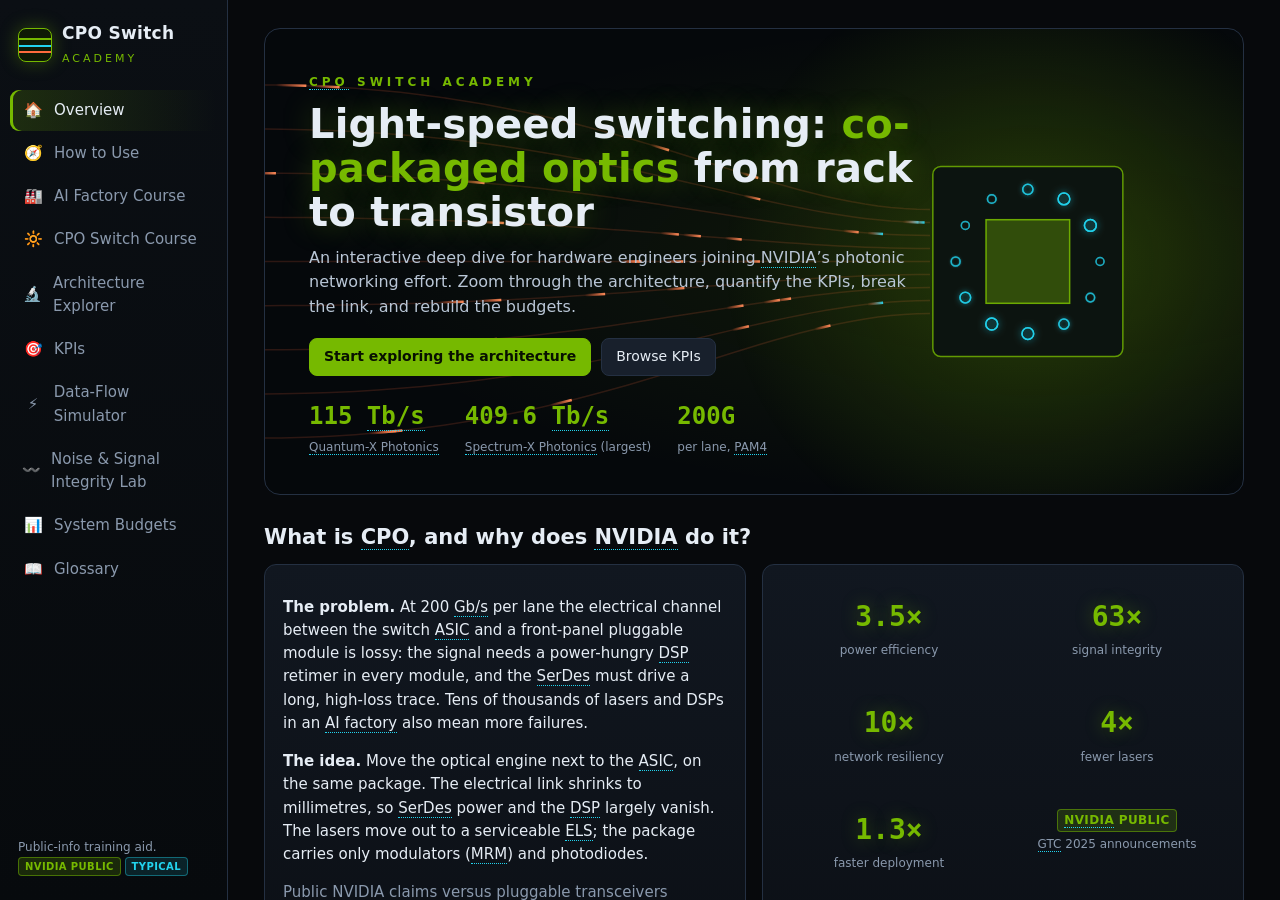
==== index.html @ 36f0e0a9 "Make the app installable and usable offline on tablets and phones - sw.js: service worker that cache" ====
<!DOCTYPE html>
<html lang="en">
<head>
<meta charset="utf-8">
<meta name="viewport" content="width=device-width, initial-scale=1">
<link rel="manifest" href="manifest.webmanifest">
<meta name="theme-color" content="#07090c">
<meta name="apple-mobile-web-app-capable" content="yes">
<meta name="mobile-web-app-capable" content="yes">
<meta name="apple-mobile-web-app-status-bar-style" content="black-translucent">
<meta name="apple-mobile-web-app-title" content="CPO Academy">
<link rel="apple-touch-icon" href="icons/icon-180.png">
<link rel="icon" type="image/png" href="icons/icon-192.png">
<title>CPO Switch Academy — NVIDIA Co-Packaged Optics Training</title>
<link rel="stylesheet" href="css/base.css">
<link rel="stylesheet" href="css/arch.css">
<link rel="stylesheet" href="css/dataflow.css">
<link rel="stylesheet" href="css/noise.css">
<link rel="stylesheet" href="css/budgets.css">
<link rel="stylesheet" href="css/kpis.css">
<link rel="stylesheet" href="css/glossary.css">
<link rel="stylesheet" href="css/factory.css">
</head>
<body>
<div id="app">
  <aside id="nav">
    <div class="brand">
      <div class="logo"><span></span><span></span><span></span></div>
      <div><b>CPO Switch</b><small>Academy</small></div>
    </div>
    <nav id="navlinks"></nav>
    <div class="nav-foot">
      <div class="muted">Public-info training aid.<br><span class="badge nv">NVIDIA public</span> <span class="badge typ">typical</span></div>
    </div>
  </aside>
  <main id="main"></main>
</div>
<div id="gtip" role="tooltip"></div>

<script src="js/core.js"></script>
<script src="js/course-engine.js"></script>
<script src="js/data/glossary.js"></script>
<script src="js/arch/engine.js"></script>
<script src="js/arch/nodes-core.js"></script>
<script src="js/arch/nodes-optics.js"></script>
<script src="js/arch/nodes-ptc.js"></script>
<script src="js/sections/home.js"></script>
<script src="js/sections/guide.js"></script>
<script src="js/sections/factory-appendix.js"></script>
<script src="js/sections/factory.js"></script>
<script src="js/sections/cpo-course-appendix.js"></script>
<script src="js/sections/cpo-course.js"></script>
<script src="js/sections/kpis.js"></script>
<script src="js/sections/dataflow.js"></script>
<script src="js/sections/noise.js"></script>
<script src="js/sections/budgets.js"></script>
<script src="js/sections/glossary.js"></script>
<script>CPO.start();
// Offline support (only over http/https; opening the file from disk already works offline).
if ('serviceWorker' in navigator && /^https?:$/.test(location.protocol)) navigator.serviceWorker.register('sw.js').catch(() => {});
</script>
</body>
</html>
---- css/base.css ----
:root{
  --bg:#07090c; --bg2:#0c1016; --panel:#111720; --panel2:#18202c; --line:#243042;
  --text:#e6edf5; --muted:#8a99ad; --accent:#76b900; --accent2:#22d3ee;
  --warn:#f5b301; --bad:#ff4d5e; --good:#3ddc84; --violet:#a78bfa;
  --optic:#ff6b3d; --power:#facc15; --data:#22d3ee; --ctrl:#a78bfa; --therm:#ff5a36; --sense:#f472b6; --mech:#94a3b8;
  --radius:12px; --mono: ui-monospace, "Cascadia Code", Consolas, monospace;
  --glow: 0 0 18px rgba(118,185,0,.35);
}
*{box-sizing:border-box}
html,body{margin:0;height:100%;background:var(--bg);color:var(--text);
  font:15px/1.55 "Segoe UI", Inter, system-ui, sans-serif}
a{color:var(--accent2)}
#app{display:flex;height:100vh;overflow:hidden}
#nav{width:228px;flex:none;background:linear-gradient(180deg,#0b0f14,#070a0d);border-right:1px solid var(--line);
  display:flex;flex-direction:column;padding:16px 10px}
.brand{display:flex;gap:10px;align-items:center;padding:4px 8px 18px}
.brand b{display:block;font-size:17px;letter-spacing:.3px}
.brand small{color:var(--accent);text-transform:uppercase;letter-spacing:3px;font-size:11px}
.logo{width:34px;height:34px;border-radius:8px;background:#0f1a05;border:1px solid var(--accent);position:relative;overflow:hidden;box-shadow:var(--glow)}
.logo span{position:absolute;left:-30%;width:160%;height:2px;background:var(--accent);animation:beam 2.4s linear infinite}
.logo span:nth-child(1){top:30%}.logo span:nth-child(2){top:50%;animation-delay:.8s;background:var(--accent2)}.logo span:nth-child(3){top:70%;animation-delay:1.6s;background:var(--optic)}
@keyframes beam{from{transform:translateX(-60%)}to{transform:translateX(60%)}}
#navlinks a{display:flex;gap:10px;align-items:center;padding:9px 12px;margin:2px 0;border-radius:9px;color:var(--muted);
  text-decoration:none;font-weight:500;transition:.2s}
#navlinks a:hover{background:var(--panel);color:var(--text)}
#navlinks a.active{background:linear-gradient(90deg,rgba(118,185,0,.18),transparent);color:var(--text);box-shadow:inset 3px 0 0 var(--accent)}
#navlinks .ico{width:22px;text-align:center}
.nav-foot{margin-top:auto;font-size:12px;padding:8px}
#main{flex:1;overflow:auto;scroll-behavior:smooth}
.section{padding:28px 36px 60px;max-width:1600px;margin:0 auto;animation:fadein .35s ease}
@keyframes fadein{from{opacity:0;transform:translateY(6px)}to{opacity:1;transform:none}}
h1{font-size:30px;margin:0 0 6px;letter-spacing:.2px}
h2{font-size:21px;margin:26px 0 10px}
h3{font-size:16px;margin:16px 0 6px;color:#cfe3b0}
.h-sub{color:var(--muted);margin:0 0 20px;max-width:900px}
.muted{color:var(--muted)}
.card{background:linear-gradient(180deg,var(--panel),var(--bg2));border:1px solid var(--line);border-radius:var(--radius);padding:16px 18px}
.grid2{display:grid;grid-template-columns:repeat(2,minmax(0,1fr));gap:16px}
.grid3{display:grid;grid-template-columns:repeat(3,minmax(0,1fr));gap:16px}
@media (max-width:1100px){.grid3{grid-template-columns:repeat(2,minmax(0,1fr))}}
@media (max-width:800px){.grid2,.grid3{grid-template-columns:1fr} #nav{width:64px} .brand div:last-child,#navlinks .lbl,.nav-foot{display:none}}
.pill{display:inline-block;padding:2px 10px;border-radius:999px;border:1px solid var(--line);font-size:12px;color:var(--muted);background:var(--panel2)}
.btn{background:var(--panel2);color:var(--text);border:1px solid var(--line);border-radius:8px;padding:7px 14px;cursor:pointer;font:inherit;font-size:14px;transition:.15s}
.btn:hover{border-color:var(--accent)}
.btn.primary{background:var(--accent);color:#081000;border-color:var(--accent);font-weight:600}
.btn.active{border-color:var(--accent);box-shadow:var(--glow)}
.kpi{font-family:var(--mono);font-size:26px;color:var(--accent);font-weight:600}
.tabs{display:flex;gap:4px;border-bottom:1px solid var(--line);margin:10px 0 14px;flex-wrap:wrap}
.tab{padding:8px 14px;cursor:pointer;color:var(--muted);border-bottom:2px solid transparent;user-select:none}
.tab:hover{color:var(--text)}
.tab.active{color:var(--text);border-bottom-color:var(--accent)}
.callout{border-left:3px solid var(--accent2);background:rgba(34,211,238,.07);padding:10px 14px;border-radius:0 8px 8px 0;margin:10px 0}
.callout.warn{border-color:var(--warn);background:rgba(245,179,1,.07)}
.eq{font-family:var(--mono);background:#05080b;border:1px solid var(--line);border-radius:8px;padding:10px 14px;margin:8px 0;color:#d8f5a8;white-space:pre-wrap;overflow-x:auto}
.table{width:100%;border-collapse:collapse;font-size:14px}
.table th,.table td{border-bottom:1px solid var(--line);padding:7px 9px;text-align:left;vertical-align:top}
.table th{color:var(--muted);font-weight:600;font-size:12px;text-transform:uppercase;letter-spacing:.5px}
.slider-row{display:grid;grid-template-columns:minmax(120px,1fr) 2fr 90px;gap:10px;align-items:center;margin:6px 0}
.slider-row output{font-family:var(--mono);color:var(--accent);text-align:right;font-size:13px}
input[type=range]{accent-color:var(--accent);width:100%}
select,input[type=text],input[type=number],input[type=search]{background:var(--panel2);color:var(--text);border:1px solid var(--line);border-radius:7px;padding:6px 9px;font:inherit}
.badge{display:inline-block;font-size:10px;font-weight:700;letter-spacing:.4px;text-transform:uppercase;padding:1px 6px;border-radius:4px;vertical-align:middle}
.badge.nv{background:rgba(118,185,0,.18);color:var(--accent);border:1px solid rgba(118,185,0,.5)}
.badge.typ{background:rgba(34,211,238,.12);color:var(--accent2);border:1px solid rgba(34,211,238,.4)}
.badge.est{background:rgba(245,179,1,.12);color:var(--warn);border:1px solid rgba(245,179,1,.4)}
abbr.g{text-decoration:none;border-bottom:1px dotted var(--accent2);cursor:help}
#gtip{position:fixed;z-index:9999;max-width:360px;background:#0b1118;border:1px solid var(--accent2);border-radius:10px;padding:10px 12px;
  font-size:13px;pointer-events:none;opacity:0;transform:translateY(4px);transition:opacity .12s,transform .12s;box-shadow:0 10px 30px rgba(0,0,0,.6)}
#gtip.show{opacity:1;transform:none}
#gtip b{color:var(--accent2)} #gtip .full{color:var(--text);font-weight:600} #gtip p{margin:5px 0 0;color:var(--muted)}
::-webkit-scrollbar{width:10px;height:10px}::-webkit-scrollbar-thumb{background:#223044;border-radius:6px}::-webkit-scrollbar-track{background:transparent}
.d-data{color:var(--data)} .d-optics{color:var(--optic)} .d-power{color:var(--power)} .d-control{color:var(--ctrl)} .d-thermal{color:var(--therm)} .d-sensing{color:var(--sense)} .d-mechanical{color:var(--mech)}
@media (prefers-reduced-motion: reduce){*{animation-duration:.01ms!important;transition-duration:.01ms!important}}
/* ---- phone / small-tablet tuning ---- */
@media (max-width:800px){
  #nav{width:52px;padding:10px 4px} .brand{padding:4px 2px 14px;justify-content:center}
  #navlinks a{justify-content:center;padding:9px 4px}
  .section{padding:16px 12px 48px}
  h1{font-size:23px} h2{font-size:18px}
  .slider-row{grid-template-columns:1fr 70px;} .slider-row > :first-child{grid-column:1/-1}
  .arch-stage-title,.arch-hint,.arch-ladder{display:none!important}
  .arch-main{gap:10px!important}
  .table{font-size:12px}
}
---- css/arch.css ----
/* Architecture Explorer (owner: Agent A). All classes prefixed .arch- */
.arch-section{max-width:1760px}
.arch-head h1{background:linear-gradient(90deg,#e6edf5,#b9f05a 60%,var(--accent2));-webkit-background-clip:text;background-clip:text;color:transparent}
.arch-head .h-sub{margin-bottom:12px}

/* toolbar + breadcrumb */
.arch-toolbar{display:flex;align-items:center;gap:8px;flex-wrap:wrap;margin:4px 0 8px}
.arch-btn{padding:6px 12px;font-size:13px}
.arch-btn:disabled{opacity:.35;cursor:default;border-color:var(--line)}
.arch-spacer{flex:1}
.arch-crumbs{display:flex;align-items:center;flex-wrap:wrap;gap:4px;padding:5px 12px;border:1px solid var(--line);border-radius:999px;
  background:rgba(17,23,32,.75);font-size:13px;min-height:32px}
.arch-crumb{color:var(--muted);text-decoration:none;padding:1px 6px;border-radius:6px;transition:.15s}
.arch-crumb:hover{color:var(--text);background:rgba(255,255,255,.05);box-shadow:inset 0 -2px 0 var(--dc)}
.arch-crumb.cur{color:var(--text);font-weight:600;box-shadow:inset 0 -2px 0 var(--dc)}
.arch-sep{color:#3b4a5e}

/* domain overlay toggles */
.arch-domains{display:flex;gap:6px;flex-wrap:wrap;align-items:center;margin-bottom:12px}
.arch-domains-lbl{font-size:11px;text-transform:uppercase;letter-spacing:1.5px;color:var(--muted);margin-right:4px}
.arch-dom{display:inline-flex;align-items:center;gap:6px;background:var(--panel);border:1px solid var(--line);color:var(--muted);
  border-radius:999px;padding:4px 12px;font:inherit;font-size:12.5px;cursor:pointer;transition:.18s}
.arch-dom i{width:9px;height:9px;border-radius:50%;background:var(--dc,var(--accent));box-shadow:0 0 6px var(--dc,var(--accent))}
.arch-dom:hover{color:var(--text);border-color:var(--dc,var(--accent))}
.arch-dom.active{color:var(--text);border-color:var(--dc,var(--accent));background:color-mix(in srgb,var(--dc,var(--accent)) 16%,var(--panel));
  box-shadow:0 0 14px color-mix(in srgb,var(--dc,var(--accent)) 40%,transparent)}

/* layout */
.arch-main{display:grid;grid-template-columns:minmax(0,62fr) minmax(330px,38fr);gap:16px;align-items:start}
@media (max-width:1100px){.arch-main{grid-template-columns:1fr}}

/* stage */
.arch-stage{position:relative;border:1px solid var(--line);border-radius:14px;overflow:hidden;background:#05070a;
  box-shadow:0 0 0 1px rgba(118,185,0,.06),0 20px 50px rgba(0,0,0,.55),inset 0 0 80px rgba(118,185,0,.04)}
.arch-stage::after{content:"";position:absolute;inset:0;pointer-events:none;border-radius:14px;
  background:linear-gradient(180deg,rgba(118,185,0,.05),transparent 18%,transparent 85%,rgba(34,211,238,.04))}
.arch-svg{display:block;width:100%;height:auto;aspect-ratio:5/3;user-select:none;font-family:"Segoe UI",Inter,system-ui,sans-serif}
.arch-svg text{pointer-events:none}
.arch-stage-title{position:absolute;left:14px;top:12px;display:flex;gap:10px;align-items:center;pointer-events:auto;cursor:default;
  transition:padding .35s ease,max-width .35s ease,opacity .35s ease,gap .35s ease;
  background:rgba(5,8,11,.72);border:1px solid var(--line);border-left:3px solid var(--dc,var(--accent));border-radius:10px;padding:6px 12px;
  backdrop-filter:blur(4px);max-width:55%;z-index:2}
.arch-stage-title i{width:10px;height:10px;border-radius:50%;background:var(--dc);box-shadow:0 0 10px var(--dc);flex:none}
.arch-stage-title b{display:block;font-size:14px}
.arch-stage-title small{display:block;color:var(--muted);font-size:11.5px;line-height:1.3;max-height:60px;overflow:hidden;transition:max-height .35s ease,opacity .35s ease}
.arch-stage-title b{transition:font-size .35s ease}
/* minimized: small translucent pill with the title only; hover to expand */
.arch-stage-title.mini{padding:2px 9px;gap:6px;opacity:.7;max-width:260px}
.arch-stage-title.mini b{font-size:11px;white-space:nowrap;overflow:hidden;text-overflow:ellipsis}
.arch-stage-title.mini small{max-height:0;opacity:0}
.arch-stage-title.mini i{width:7px;height:7px}
.arch-stage-title.mini:hover{padding:6px 12px;gap:10px;opacity:1;max-width:55%}
.arch-stage-title.mini:hover b{font-size:14px;white-space:normal}
.arch-stage-title.mini:hover small{max-height:60px;opacity:1}
.arch-hint{transition:opacity .6s ease}.arch-hint.gone{opacity:0}
.arch-hint{position:absolute;left:14px;bottom:10px;font-size:11.5px;color:var(--muted);background:rgba(5,8,11,.6);padding:3px 10px;border-radius:999px;pointer-events:none;z-index:2}
.arch-toast{position:absolute;left:50%;top:14px;transform:translate(-50%,-10px);opacity:0;transition:.25s;background:#0b1118;border:1px solid var(--warn);
  color:var(--text);padding:7px 14px;border-radius:9px;font-size:13px;pointer-events:none;z-index:4;box-shadow:0 8px 24px rgba(0,0,0,.5)}
.arch-toast.show{opacity:1;transform:translate(-50%,0)}

/* depth ladder */
.arch-ladder{position:absolute;right:10px;top:50%;transform:translateY(-50%);display:flex;flex-direction:column;gap:3px;z-index:2;pointer-events:none}
.arch-rung{display:flex;align-items:center;gap:6px;justify-content:flex-end;font-size:10.5px;color:#4a5a70;transition:.3s}
.arch-rung span{opacity:0;transition:.3s;background:rgba(5,8,11,.7);padding:0 5px;border-radius:4px}
.arch-rung b{width:18px;height:18px;border-radius:50%;border:1px solid #2a3647;display:grid;place-items:center;font-size:10px;background:rgba(5,8,11,.7)}
.arch-rung.past b{border-color:rgba(118,185,0,.45);color:#9fd24a}
.arch-rung.on{color:var(--text)}
.arch-rung.on span{opacity:1}
.arch-rung.on b{background:var(--accent);color:#071000;border-color:var(--accent);box-shadow:0 0 12px var(--accent)}
.arch-stage:hover .arch-rung span{opacity:.85}

/* hotspots */
.arch-hs{cursor:pointer;outline:none}
.arch-hs-fill{fill-opacity:0;transition:fill-opacity .2s}
.arch-hs-frame{stroke-width:1.2;stroke-opacity:.35;stroke-dasharray:4 5;animation:arch-dash 14s linear infinite}
.arch-hs-br{stroke-width:2.2;stroke-linecap:round;animation:arch-pulse 2.2s ease-in-out infinite}
.arch-hs-plus{opacity:.75;transition:opacity .2s}
.arch-hs-label{opacity:0;transition:opacity .18s}
.arch-hs:hover .arch-hs-fill,.arch-hs:focus .arch-hs-fill,.arch-hs-active .arch-hs-fill{fill-opacity:.1}
.arch-hs:hover .arch-hs-frame,.arch-hs:focus .arch-hs-frame,.arch-hs-active .arch-hs-frame{stroke-opacity:1;stroke-width:2;stroke-dasharray:none;filter:url(#glow)}
.arch-hs:hover .arch-hs-br,.arch-hs:focus .arch-hs-br{animation:none;stroke-width:3;filter:url(#glow)}
.arch-hs:hover .arch-hs-label,.arch-hs:focus .arch-hs-label,.arch-show-labels .arch-hs-label,.arch-hs-active .arch-hs-label{opacity:1}
.arch-hs:hover .arch-hs-plus{opacity:1}
.arch-hs-active .arch-hs-fill{animation:arch-flash .6s ease-out}
.arch-hs-missing{cursor:not-allowed}
.arch-hs-missing .arch-hs-frame{stroke-dasharray:6 6;stroke-opacity:.5;animation:none}
.arch-hs-missing .arch-hs-br{animation:none;stroke-opacity:.35;stroke-dasharray:3 4}
.arch-hs-missing .arch-hs-plus{opacity:.3}
.arch-hs-missing:hover .arch-hs-fill{fill-opacity:.04}
.arch-hs-missing:hover .arch-hs-frame{filter:none;stroke-dasharray:6 6}
.arch-hs-shake{animation:arch-shake .45s}
.arch-busy .arch-hs{pointer-events:none}
@keyframes arch-pulse{0%,100%{stroke-opacity:.45}50%{stroke-opacity:1}}
@keyframes arch-dash{to{stroke-dashoffset:-180}}
@keyframes arch-flash{0%{fill-opacity:.45}100%{fill-opacity:.1}}
@keyframes arch-shake{0%,100%{transform:translateX(0)}25%{transform:translateX(-4px)}75%{transform:translateX(4px)}}

/* domain overlay dimming (classes applied by engine) */
.arch-scene-content .arch-dim{opacity:.08!important;transition:opacity .3s}
.arch-scene-content .arch-dim-soft{opacity:.25!important;transition:opacity .3s}
.arch-hs.arch-dim{opacity:.25;transition:opacity .3s}
.arch-filter .arch-bg-grid{opacity:.4}

/* tree drawer */
.arch-tree{position:absolute;left:0;top:0;bottom:0;width:310px;max-width:80%;z-index:5;background:rgba(8,12,17,.95);border-right:1px solid var(--line);
  transform:translateX(-102%);transition:transform .3s ease;display:flex;flex-direction:column;backdrop-filter:blur(6px);box-shadow:10px 0 30px rgba(0,0,0,.5)}
.arch-tree.open{transform:none}
.arch-tree-head{display:flex;align-items:center;justify-content:space-between;padding:10px 12px 6px}
.arch-x{background:none;border:none;color:var(--muted);font-size:20px;cursor:pointer;line-height:1}
.arch-x:hover{color:var(--text)}
.arch-tree-search{margin:0 12px 8px;font-size:13px}
.arch-tree-body{overflow:auto;flex:1;padding:0 6px 12px;font-size:13px}
.arch-ti{display:flex;align-items:center;gap:2px;border-radius:6px}
.arch-ti a{display:flex;align-items:center;gap:7px;color:var(--muted);text-decoration:none;padding:3px 6px;border-radius:6px;flex:1;min-width:0;white-space:nowrap;overflow:hidden;text-overflow:ellipsis}
.arch-ti a i{width:7px;height:7px;border-radius:50%;background:var(--dc);flex:none}
.arch-ti a:hover{color:var(--text);background:rgba(255,255,255,.04)}
.arch-ti.cur a{color:var(--text);background:rgba(118,185,0,.14);box-shadow:inset 2px 0 0 var(--accent)}
.arch-caret{width:14px;flex:none;color:#4f6077;cursor:pointer;font-size:11px;text-align:center;transition:transform .2s}
.arch-tnode.collapsed>.arch-tkids{display:none}
.arch-tnode.collapsed>.arch-ti .arch-caret{transform:rotate(-90deg)}

/* side panel */
.arch-panel{position:sticky;top:12px;max-height:calc(100vh - 40px);overflow:auto;padding:16px 18px;
  box-shadow:0 20px 40px rgba(0,0,0,.4)}
.arch-pmeta{display:flex;gap:6px;align-items:center;flex-wrap:wrap}
.arch-dpill{display:inline-flex;align-items:center;gap:6px;font-size:12px;padding:2px 10px;border-radius:999px;border:1px solid var(--dc);
  color:var(--dc);background:color-mix(in srgb,var(--dc) 12%,transparent)}
.arch-dpill i{width:8px;height:8px;border-radius:50%;background:var(--dc);box-shadow:0 0 6px var(--dc)}
.arch-id{font-family:var(--mono);font-size:11px;color:#5d6e84;margin-left:auto}
.arch-ptitle{margin:10px 0 2px;font-size:22px}
.arch-psub{font-size:13.5px}
.arch-tabs{margin-top:12px}
.arch-tabs .tab{padding:6px 10px;font-size:13px}
.arch-tabs .tab sup{font-size:9.5px;color:var(--accent);margin-left:3px}
.arch-tab-empty{opacity:.4}
.arch-pbody{animation:fadein .3s ease;font-size:14.5px}
.arch-summary{font-size:15.5px;color:#dfe8f2;border-left:3px solid var(--accent);padding-left:12px;margin-top:4px}
.arch-html p{margin:8px 0}
.arch-html ul{padding-left:20px;margin:6px 0}
.arch-html li{margin:3px 0}
.arch-html b,.arch-html strong{color:#eaf6d8}
.arch-html table{width:100%;border-collapse:collapse;font-size:13px;margin:8px 0}
.arch-html th,.arch-html td{border-bottom:1px solid var(--line);padding:5px 7px;text-align:left;vertical-align:top}
.arch-html th{color:var(--muted);font-size:11.5px;text-transform:uppercase;letter-spacing:.4px}
.arch-small{font-size:12px}
.arch-list{list-style:none;padding:0;margin:4px 0}
.arch-list li{position:relative;padding:7px 10px 7px 30px;margin:5px 0;background:rgba(255,255,255,.025);border:1px solid var(--line);border-radius:9px}
.arch-needs li::before{content:"✓";position:absolute;left:10px;top:7px;color:var(--accent);font-weight:700}
.arch-mon li::before{content:"◉";position:absolute;left:9px;top:7px;color:var(--sense)}
.arch-children{display:flex;flex-direction:column;gap:6px}
.arch-child{display:flex;align-items:center;gap:10px;padding:8px 12px;border:1px solid var(--line);border-radius:10px;text-decoration:none;color:var(--text);
  background:linear-gradient(90deg,color-mix(in srgb,var(--dc) 9%,transparent),transparent 60%);transition:.18s}
.arch-child:hover{border-color:var(--dc);transform:translateX(3px);box-shadow:0 0 14px color-mix(in srgb,var(--dc) 30%,transparent)}
.arch-child>i{width:10px;height:10px;border-radius:3px;background:var(--dc);flex:none;box-shadow:0 0 8px var(--dc)}
.arch-child b{display:block;font-size:14px}
.arch-child small{display:block;color:var(--muted);font-size:12px;line-height:1.35}
.arch-child>div{flex:1;min-width:0}
.arch-go{color:var(--dc);font-size:16px}
.arch-zoomhint{font-size:13px;margin-top:14px}
.arch-iface td:first-child{white-space:nowrap;font-weight:600}
.arch-type{display:inline-block;font-size:11px;font-weight:700;text-transform:uppercase;letter-spacing:.4px;padding:1px 7px;border-radius:5px;
  color:var(--dc);border:1px solid var(--dc);background:color-mix(in srgb,var(--dc) 12%,transparent)}
.arch-kpis{display:grid;grid-template-columns:repeat(auto-fill,minmax(180px,1fr));gap:10px;margin-bottom:10px}
.arch-kpi{border:1px solid var(--line);border-radius:10px;padding:10px 12px;background:linear-gradient(180deg,rgba(118,185,0,.06),transparent)}
.arch-kpi-name{font-size:12px;color:var(--muted);text-transform:uppercase;letter-spacing:.4px}
.arch-kpi-val{font-family:var(--mono);font-size:19px;color:var(--accent);font-weight:600;margin:3px 0;text-shadow:0 0 12px rgba(118,185,0,.35)}
.arch-kpi-note{font-size:12.5px;color:#a9b6c6;line-height:1.4}
.arch-fails{display:flex;flex-direction:column;gap:7px}
.arch-fail{display:flex;flex-wrap:wrap;align-items:baseline;gap:5px;padding:8px 11px;border:1px solid var(--line);border-left:3px solid var(--bad);border-radius:9px;background:rgba(255,77,94,.04);font-size:13.5px}
.arch-f-mode{color:#ffb3bb;font-weight:600}
.arch-f-eff{color:#f5d27a}
.arch-f-mit{color:#a6e86b}
.arch-f-arrow{color:#55657a}

/* guided tour */
.arch-next{min-width:92px}
.arch-tourpos{font-family:var(--mono);font-size:12px;color:var(--muted);margin-right:4px}
.arch-tourfoot{display:flex;align-items:center;gap:12px;margin-top:16px;padding-top:14px;border-top:1px solid var(--line)}
.arch-tourtip{margin-right:auto;font-size:12.5px}
.arch-bignext{font-size:15px;padding:10px 20px}
@media (max-width:800px){.arch-tourtip{display:none}}
---- css/dataflow.css ----
/* Data-Flow Simulator (Agent D) — all classes prefixed .df- */
.df-root .card{margin-bottom:16px}
.df-cardhead{display:flex;align-items:center;gap:10px;flex-wrap:wrap;margin-bottom:10px}
.df-cardhead b{font-size:15px}

/* controls */
.df-controls{background:linear-gradient(180deg,#121a24,#0b1017);box-shadow:0 0 0 1px rgba(118,185,0,.06),0 12px 30px rgba(0,0,0,.35)}
.df-ctlgrid{display:grid;grid-template-columns:1fr 1fr 1.15fr;gap:22px}
@media (max-width:1150px){.df-ctlgrid{grid-template-columns:1fr 1fr}}
@media (max-width:760px){.df-ctlgrid{grid-template-columns:1fr}}
.df-ctltitle{font-size:11px;text-transform:uppercase;letter-spacing:1.6px;color:var(--accent);margin:4px 0 6px;font-weight:700}
.df-ctlcol .slider-row{grid-template-columns:minmax(110px,1.1fr) 1.6fr 74px;margin:4px 0;font-size:13px}
.df-imp .df-ctltitle{color:var(--warn)}
.df-imp input[type=range]{accent-color:var(--warn)}
.df-row{display:flex;gap:8px;align-items:center;margin:6px 0;flex-wrap:wrap}
.df-seg{display:flex;gap:4px;align-items:center;margin:6px 0;flex-wrap:wrap}
.df-seglbl{font-size:13px;color:var(--muted);min-width:96px}
.df-segbtn{padding:4px 10px;font-size:12.5px;border-radius:6px}
.df-segbtn.active{background:rgba(118,185,0,.16);color:#e9ffd0}
.df-play{min-width:96px}
.df-presets{display:flex;flex-wrap:wrap;gap:6px;margin-top:8px}
.df-preset{padding:4px 9px;font-size:12px;border-color:rgba(245,179,1,.35)}
.df-preset:hover{border-color:var(--warn);box-shadow:0 0 12px rgba(245,179,1,.25)}
.df-plugnote{font-size:12px;color:var(--muted);margin-top:8px;line-height:1.45}

/* pipeline canvas */
.df-stagecard{padding:12px 12px 8px;background:radial-gradient(ellipse at 50% 0%,rgba(34,211,238,.06),transparent 60%),linear-gradient(180deg,#0d131b,#070a0e)}
.df-legend{display:flex;gap:16px;flex-wrap:wrap;font-size:12px;color:var(--text);padding:2px 6px 8px}
.df-legend span{display:inline-flex;align-items:center;gap:6px}
.df-sw{display:inline-block;width:14px;height:6px;border-radius:3px;box-shadow:0 0 8px currentColor}
.df-sw-l{background:linear-gradient(90deg,#ff4d4d,#ff9a1f,#ffd23f,#ff5cc8)}
.df-cvwrap{position:relative}
.df-main{display:block;width:100%;height:520px;border-radius:10px}
.df-banner{position:absolute;left:50%;top:12px;transform:translate(-50%,-8px);opacity:0;pointer-events:none;
  background:rgba(255,77,94,.16);border:1px solid var(--bad);color:#ffd5da;padding:6px 16px;border-radius:999px;font-weight:600;font-size:13px;
  box-shadow:0 0 24px rgba(255,77,94,.45);transition:opacity .25s,transform .25s}
.df-banner.show{opacity:1;transform:translate(-50%,0);animation:df-pulse 1s ease-in-out infinite alternate}
@keyframes df-pulse{from{box-shadow:0 0 10px rgba(255,77,94,.3)}to{box-shadow:0 0 30px rgba(255,77,94,.7)}}

/* scope + detail */
.df-lower{display:grid;grid-template-columns:minmax(0,1.55fr) minmax(0,1fr);gap:16px}
@media (max-width:1200px){.df-lower{grid-template-columns:1fr}}
.df-scopes{display:grid;grid-template-columns:minmax(0,1fr) 260px;gap:10px}
.df-scopebox,.df-eyebox{border:1px solid #1d3a10;border-radius:8px;overflow:hidden;box-shadow:inset 0 0 30px rgba(118,185,0,.06),0 0 16px rgba(118,185,0,.08)}
.df-scope,.df-eye{display:block;width:100%;height:250px}
.df-scope-title{margin-left:auto}
.df-probe{font-family:var(--mono);font-size:12px;color:var(--accent);text-shadow:0 0 8px rgba(118,185,0,.6)}
.df-chain{display:flex;flex-wrap:wrap;gap:4px;align-items:center;margin-top:12px;font-size:11.5px}
.df-chip{padding:2px 8px;border-radius:999px;border:1px solid rgba(34,211,238,.3);color:var(--data);background:rgba(34,211,238,.05);cursor:pointer;transition:.2s}
.df-chip.o{border-color:rgba(255,107,61,.35);color:var(--optic);background:rgba(255,107,61,.05)}
.df-chip:hover{border-color:var(--text)}
.df-chip.on{background:var(--accent);color:#081000;border-color:var(--accent);box-shadow:var(--glow)}
.df-arrow{color:var(--muted);font-size:11px}
.df-detail{animation:fadein .3s ease}
.df-detail p{margin:6px 0 10px;font-size:14px}
.df-dom-o{color:var(--optic);border-color:rgba(255,107,61,.45)}
.df-dom-e{color:var(--data);border-color:rgba(34,211,238,.45)}
.df-dkpis{display:grid;grid-template-columns:1fr 1fr;gap:8px;margin:8px 0}
.df-dk{background:var(--panel2);border:1px solid var(--line);border-radius:8px;padding:8px 10px}
.df-dk small,.df-fm small,.df-kpi small{display:block;color:var(--muted);font-size:11px;text-transform:uppercase;letter-spacing:.6px}
.df-dk b{font-family:var(--mono);color:var(--accent);font-size:17px;margin-right:6px}
.df-dk-wide{grid-column:1/-1}
.df-dk b.df-rep{font-family:inherit;font-size:13.5px;color:var(--text);font-weight:600}
.df-fm{display:grid;grid-template-columns:1fr 1fr;gap:10px}
.df-fm>div{border-left:2px solid var(--warn);padding-left:8px}
.df-fm>div+div{border-left-color:var(--ctrl)}
.df-fm p{font-size:13px;margin:2px 0 0;color:#cbd5e1}

/* metrics */
.df-kpis{display:grid;grid-template-columns:repeat(9,minmax(0,1fr));gap:8px;margin-bottom:6px}
@media (max-width:1500px){.df-kpis{grid-template-columns:repeat(5,minmax(0,1fr))}}
@media (max-width:900px){.df-kpis{grid-template-columns:repeat(3,minmax(0,1fr))}}
.df-kpi{background:linear-gradient(180deg,#141d28,#0c1118);border:1px solid var(--line);border-radius:10px;padding:8px 10px;min-width:0}
.df-kv{font-family:var(--mono);font-size:18px;font-weight:600;color:var(--accent2);white-space:nowrap;overflow:hidden;text-overflow:ellipsis;transition:color .3s,text-shadow .3s}
.df-kv.good{color:var(--good);text-shadow:0 0 10px rgba(61,220,132,.35)}
.df-kv.warn{color:var(--warn);text-shadow:0 0 10px rgba(245,179,1,.35)}
.df-kv.bad{color:var(--bad);text-shadow:0 0 12px rgba(255,77,94,.5)}
.df-ksub{font-size:11px;color:var(--muted);white-space:nowrap;overflow:hidden;text-overflow:ellipsis}
.df-stack{display:flex;height:26px;border-radius:7px;overflow:hidden;background:#05080b;border:1px solid var(--line)}
.df-segm{height:100%;transition:width .45s ease;font-size:10px;color:#071018;font-weight:700;display:flex;align-items:center;justify-content:center;overflow:hidden;white-space:nowrap;border-right:1px solid rgba(0,0,0,.35);min-width:1px}
.df-stackleg{display:flex;flex-wrap:wrap;gap:4px 14px;margin-top:8px;font-size:12px;color:var(--muted)}
.df-stackleg span{display:inline-flex;align-items:center;gap:5px}
.df-stackleg i{display:inline-block;width:10px;height:10px;border-radius:2px}
.df-stackleg b{color:var(--text);font-family:var(--mono);font-weight:500}
.df-buf{display:block;width:100%;height:170px;border-radius:8px;border:1px solid var(--line)}
.df-fecbox{display:grid;grid-template-columns:1fr 1fr;gap:4px 16px;font-size:13px}
.df-frow{display:flex;justify-content:space-between;border-bottom:1px dashed var(--line);padding:3px 0}
.df-frow span{color:var(--muted)}
.df-frow b{font-family:var(--mono);font-weight:500}
.df-frow b.warn{color:var(--warn)} .df-frow b.bad{color:var(--bad)}

/* how computed */
.df-how summary{cursor:pointer;list-style:none;padding:2px 0}
.df-how summary::-webkit-details-marker{display:none}
.df-how summary::before{content:'▸';display:inline-block;margin-right:8px;color:var(--accent);transition:transform .2s}
.df-how[open] summary::before{transform:rotate(90deg)}
.df-how .eq{font-size:12px;line-height:1.5}
.df-bercv{display:block;width:100%;height:230px;border-radius:8px;border:1px solid var(--line);margin-top:8px}
.df-howvals .eq{color:#bfe8f5}
---- css/noise.css ----
/* Noise & Signal Integrity Lab (Agent E) — all classes prefixed .nz- */
.nz .nz-pane{animation:fadein .3s ease}
.nz .nz-small{font-size:12.5px}
.nz canvas{display:block;max-width:100%}
.nz-bar{display:flex;flex-wrap:wrap;gap:8px;align-items:center;margin:0 0 14px}
.nz-seg{display:inline-flex;gap:0}
.nz-seg .btn{border-radius:0}
.nz-seg .btn:first-child{border-radius:8px 0 0 8px}
.nz-seg .btn:last-child{border-radius:0 8px 8px 0}

.nz-lab{display:grid;grid-template-columns:340px minmax(0,1fr);gap:16px;align-items:start}
@media (max-width:1250px){.nz-lab{grid-template-columns:1fr}.nz-ctrl{position:static!important;max-height:none!important}}
.nz-ctrl{position:sticky;top:12px;max-height:calc(100vh - 40px);overflow:auto;padding:12px 12px 16px}
.nz-ctrl-h{font-weight:700;letter-spacing:.4px;text-transform:uppercase;font-size:12px;color:var(--muted);margin:0 0 6px}
.nz-ctrl details{border-top:1px solid var(--line);padding:6px 0}
.nz-ctrl summary{cursor:pointer;font-weight:600;font-size:14px;padding:4px 2px;list-style:none;display:flex;align-items:center;gap:8px}
.nz-ctrl summary::-webkit-details-marker{display:none}
.nz-ctrl summary::after{content:'▸';margin-left:auto;color:var(--muted);transition:transform .2s}
.nz-ctrl details[open] summary::after{transform:rotate(90deg)}
.nz-dot{width:9px;height:9px;border-radius:50%;box-shadow:0 0 8px currentColor;flex:none}
.nz-row{grid-template-columns:118px 1fr 92px;gap:6px;margin:4px 0}
.nz-row label{font-size:12.5px;color:var(--text);line-height:1.25}
.nz-row output{font-size:12px}
.nz-check{display:flex;gap:6px;align-items:center;font-size:13px;margin:6px 0}
.nz-gnote{font-size:11.5px;font-family:var(--mono);line-height:1.45;margin:4px 0 2px;padding:5px 7px;background:rgba(255,255,255,.02);border-radius:6px}
.nz-gnote:empty{display:none}

.nz-main{min-width:0}
.nz-kpis{display:grid;grid-template-columns:repeat(auto-fill,minmax(150px,1fr));gap:10px;margin-bottom:14px}
.nz-kpi{background:linear-gradient(180deg,var(--panel),var(--bg2));border:1px solid var(--line);border-radius:10px;padding:9px 12px}
.nz-kl{font-size:11px;text-transform:uppercase;letter-spacing:.5px;color:var(--muted)}
.nz-kv{font-family:var(--mono);font-size:20px;font-weight:600;color:var(--accent);transition:color .2s}
.nz-kv.bad{color:var(--bad)}
.nz-kv.good{color:var(--good)}
.nz-ks{font-size:11.5px;min-height:15px}

.nz-head{display:flex;flex-wrap:wrap;gap:4px 14px;align-items:baseline;margin-bottom:8px}
.nz-head h3{margin:0}
.nz-eyecard{padding:12px}
.nz-eyewrap{display:grid;grid-template-columns:4.5fr 1fr;gap:6px}
.nz-eye,.nz-hist{width:100%;height:auto;border-radius:8px;border:1px solid var(--line);box-shadow:0 0 24px rgba(34,211,238,.06) inset}
.nz-g{margin-top:16px}
.nz-plot{width:100%;height:auto}

.nz-budwrap{display:grid;grid-template-columns:200px 1fr;gap:12px;align-items:center}
@media (max-width:1500px){.nz-budwrap{grid-template-columns:1fr}.nz .nz-donut{max-width:200px;margin:0 auto}}
.nz .nz-donut{width:100%;max-width:200px;height:auto;filter:drop-shadow(0 0 10px rgba(118,185,0,.15))}
.nz-budlist{display:flex;flex-direction:column;gap:3px;font-size:12.5px}
.nz-brow{display:grid;grid-template-columns:10px minmax(0,1.6fr) 1fr 46px 62px;gap:6px;align-items:center}
.nz-brow.dim{opacity:.45}
.nz-sw{width:10px;height:10px;border-radius:3px}
.nz-bn{white-space:nowrap;overflow:hidden;text-overflow:ellipsis}
.nz-bbar{height:7px;background:var(--panel2);border-radius:4px;overflow:hidden;display:block}
.nz-bbar i{display:block;height:100%;border-radius:4px;transition:width .3s}
.nz-bv{font-family:var(--mono);text-align:right}
.nz-bs{font-family:var(--mono);text-align:right;font-size:11.5px}

.nz-pen{display:flex;flex-direction:column;gap:6px;margin-bottom:10px}
.nz-prow{display:grid;grid-template-columns:minmax(0,1.4fr) 1fr 72px;gap:8px;align-items:center;font-size:13px}
.nz-prow b{font-family:var(--mono);text-align:right;color:var(--text)}
.nz-live{font-size:12.5px}

/* sources */
.nz-chaincard{padding:8px 12px;margin-bottom:16px}
.nz-chain{width:100%;height:auto;display:block}
.nz-stage rect{fill:var(--panel2);stroke-width:1.6;transition:.2s}
.nz-stage text{fill:var(--text);font-size:12.5px}
.nz-stage.hl rect{fill:rgba(118,185,0,.18);stroke:var(--accent)!important;stroke-width:3;filter:drop-shadow(0 0 6px var(--accent))}
.nz-flow{fill:none;stroke-width:3;stroke-dasharray:6 8;animation:nzflow 1.2s linear infinite}
.nz-flow.optic{stroke:var(--optic)}
.nz-flow.data{stroke:var(--data)}
.nz-flow.ctrl{stroke:var(--ctrl)}
.nz-flow.power{stroke:var(--power);stroke-width:2;opacity:.75}
@keyframes nzflow{to{stroke-dashoffset:-28}}
.nz-mark{cursor:pointer}
.nz-mark circle{stroke:var(--bg);stroke-width:1.5;transition:r .15s}
.nz-mark:hover circle{r:11}
.nz-mark text{fill:#081000;font-size:10px;font-weight:700;pointer-events:none}
.nz-cards{align-items:start}
.nz-src{border-top:3px solid var(--accent);font-size:13.5px;transition:transform .2s, box-shadow .2s}
.nz-src:hover{transform:translateY(-2px);box-shadow:0 10px 30px rgba(0,0,0,.4)}
.nz-src p{margin:6px 0}
.nz-src .eq{font-size:12px}
.nz-src-h{display:flex;gap:9px;align-items:center}
.nz-src-h h3{margin:4px 0}
.nz-num{width:22px;height:22px;border-radius:50%;display:inline-flex;align-items:center;justify-content:center;font-size:11px;font-weight:700;color:#081000;flex:none}
.nz-thumbwrap{position:relative;margin:6px 0}
.nz-thumb{width:100%;height:auto;border-radius:7px;border:1px solid var(--line);background:var(--bg)}
.nz-thumbl{position:absolute;right:8px;bottom:6px;font-size:10.5px;color:var(--muted);background:rgba(7,9,12,.7);padding:1px 6px;border-radius:4px}

/* spectrum */
.nz-spec{display:grid;grid-template-columns:minmax(0,1fr) 330px;gap:16px;align-items:start}
@media (max-width:1250px){.nz-spec{grid-template-columns:1fr}}
.nz-specctl .slider-row{grid-template-columns:110px 1fr 96px}
.nz-specctl .slider-row label{font-size:12.5px}
.nz-rj{margin:12px 0;padding:10px 12px;border:1px solid var(--ctrl);border-radius:10px;background:rgba(167,139,250,.07)}
.nz-rj .nz-kv{color:var(--ctrl)}
.nz-leg{display:flex;flex-wrap:wrap;gap:6px 12px;margin:8px 0 4px;font-size:12.5px}
.nz-chip{display:inline-flex;gap:6px;align-items:center}
.nz-chip i{width:14px;height:4px;border-radius:2px;display:inline-block}
---- css/budgets.css ----
/* System Budgets section (Agent F) — all classes prefixed .bd- */
.bd-head{display:flex;align-items:flex-end;justify-content:space-between;gap:16px;flex-wrap:wrap}
.bd-tabs .tab{display:flex;gap:6px;align-items:center}
.bd-layout{display:grid;grid-template-columns:minmax(340px,.9fr) minmax(0,1.6fr);gap:16px;align-items:start}
.bd-cols{display:grid;grid-template-columns:repeat(2,minmax(0,1fr));gap:16px;align-items:start}
@media (max-width:1150px){.bd-layout,.bd-cols{grid-template-columns:1fr}}
.bd-group{font-size:11px;text-transform:uppercase;letter-spacing:1px;color:var(--muted);margin:14px 0 4px;border-bottom:1px dashed var(--line);padding-bottom:3px}
.bd-sl{grid-template-columns:minmax(130px,1.3fr) 1.3fr 92px;margin:3px 0}
.bd-sl label{font-size:13px;color:var(--text)}
.bd-sl output{font-size:12px}
.bd-svg{width:100%;height:auto;display:block;margin:6px 0}
.bd-svg text{fill:var(--muted);font:11px var(--mono)}
.bd-svg .bd-grid line{stroke:var(--line);stroke-width:1;opacity:.55}
.bd-svg .bd-frame{fill:none;stroke:var(--line)}
.bd-svg .bd-axl{fill:var(--text);font:12px "Segoe UI",sans-serif}
.bd-svg .bd-lbl{fill:var(--text)}
.bd-svg .bd-photon{fill:var(--optic);filter:drop-shadow(0 0 4px var(--optic))}
.bd-kpis{display:grid;grid-template-columns:repeat(auto-fit,minmax(150px,1fr));gap:10px;margin:8px 0 10px}
.bd-kpi{background:var(--panel2);border:1px solid var(--line);border-radius:10px;padding:8px 12px;min-width:0}
.bd-kl{font-size:12px;color:var(--muted)}
.bd-kv{font-family:var(--mono);font-size:20px;color:var(--accent);font-weight:600;white-space:nowrap;overflow:hidden;text-overflow:ellipsis}
.bd-kv.bad{color:var(--bad)} .bd-kv.warn{color:var(--warn)} .bd-kv.good{color:var(--good)}
.bd-ks{font-size:11px;color:var(--muted)}
.bd-seg{display:inline-flex;gap:4px;flex-wrap:wrap}
.bd-seg .btn{padding:4px 10px;font-size:13px}
.bd-row{display:flex;gap:8px;align-items:center;flex-wrap:wrap;margin:6px 0}
.bd-table td,.bd-table th{padding:3px 8px;font-size:12.5px}
.bd-table td.n{font-family:var(--mono);text-align:right}
.bd-canvas{width:100%;height:auto;display:block;border-radius:10px;border:1px solid var(--line);background:var(--bg)}
.bd-levers{border-left-color:var(--accent);background:rgba(118,185,0,.07)}
.bd-levers b{color:var(--accent)}
.bd-flow{fill:none;stroke-dasharray:3 9;animation:bdflow 1.1s linear infinite}
@keyframes bdflow{to{stroke-dashoffset:-24}}
.bd-note{font-size:12px;color:var(--muted)}
.bd-pass{color:var(--good);font-weight:600} .bd-fail{color:var(--bad);font-weight:600}
.bd-expl p{margin:6px 0}
.bd-expl ul{margin:6px 0;padding-left:20px}
.bd-status{font-family:var(--mono);font-size:13px;margin:6px 0}
.bd-chk{display:inline-flex;gap:6px;align-items:center;font-size:13px;cursor:pointer}
.bd-mini{font-size:13px}
.bd-scroll{overflow-x:auto}
---- css/kpis.css ----
/* Home (.hm-) and KPIs (.kp-) styles */
/* ---------- HOME ---------- */
.hm-hero{position:relative;border:1px solid var(--line);border-radius:16px;overflow:hidden;min-height:340px;
  background:radial-gradient(1200px 400px at 80% 50%,rgba(118,185,0,.10),transparent 60%),#05080b;margin-bottom:22px}
.hm-canvas{position:absolute;inset:0;width:100%;height:100%;display:block}
.hm-hero-inner{position:relative;padding:44px 44px 36px;max-width:720px;z-index:2}
.hm-eyebrow{color:var(--accent);text-transform:uppercase;letter-spacing:4px;font-size:12px;font-weight:600}
.hm-hero h1{font-size:40px;line-height:1.1;margin:10px 0 12px;text-shadow:0 0 28px rgba(118,185,0,.35)}
.hm-hero h1 em{font-style:normal;color:var(--accent)}
.hm-hero p{color:#b9c6d6;font-size:16px;max-width:600px;margin:0 0 18px}
.hm-cta{display:flex;gap:10px;flex-wrap:wrap}
.hm-stats{display:flex;gap:26px;margin-top:22px;flex-wrap:wrap}
.hm-stat b{display:block;font-family:var(--mono);font-size:24px;color:var(--accent)}
.hm-stat span{font-size:12px;color:var(--muted)}
.hm-legend{display:flex;gap:16px;font-size:12px;color:var(--muted);margin:6px 0 10px;flex-wrap:wrap}
.hm-legend i{display:inline-block;width:10px;height:10px;border-radius:50%;margin-right:5px;vertical-align:-1px}
.hm-diagram{padding:12px 14px}
.hm-diagram h3{margin:0 0 4px}
.hm-diagram svg{width:100%;height:auto;display:block}
.hm-diagram .hm-cap{font-size:13px;color:var(--muted);margin:6px 0 0}
.hm-prod{position:relative;overflow:hidden}
.hm-prod::before{content:"";position:absolute;left:0;top:0;right:0;height:3px;background:linear-gradient(90deg,var(--accent),var(--accent2))}
.hm-prod h3{margin-top:6px;color:var(--text);font-size:19px}
.hm-prod ul{margin:8px 0 0;padding-left:18px}
.hm-prod li{margin:3px 0}
.hm-big{display:flex;gap:18px;margin:10px 0;flex-wrap:wrap}
.hm-big div b{display:block;font-family:var(--mono);font-size:22px;color:var(--accent)}
.hm-big div span{font-size:12px;color:var(--muted)}
.hm-claims{display:grid;grid-template-columns:repeat(5,minmax(0,1fr));gap:12px;margin-top:12px}
@media (max-width:1100px){.hm-claims{grid-template-columns:repeat(2,minmax(0,1fr))}}
.hm-claim{text-align:center;padding:14px 8px}
.hm-claim b{display:block;font-family:var(--mono);font-size:28px;color:var(--accent);text-shadow:var(--glow)}
.hm-claim span{font-size:12px;color:var(--muted)}
.hm-path{display:grid;grid-template-columns:repeat(3,minmax(0,1fr));gap:14px}
@media (max-width:1100px){.hm-path{grid-template-columns:repeat(2,minmax(0,1fr))}}
@media (max-width:800px){.hm-path{grid-template-columns:1fr}}
.hm-step{cursor:pointer;position:relative;transition:transform .2s,border-color .2s,box-shadow .2s}
.hm-step:hover{transform:translateY(-3px);border-color:var(--accent);box-shadow:var(--glow)}
.hm-step .n{position:absolute;right:14px;top:8px;font-family:var(--mono);font-size:34px;color:rgba(118,185,0,.15);font-weight:700}
.hm-step .ic{font-size:26px}
.hm-step h3{margin:6px 0 4px;color:var(--text)}
.hm-step p{margin:0;color:var(--muted);font-size:14px}
.hm-step .go{margin-top:10px;font-size:13px;color:var(--accent)}
.hm-plan-head{display:flex;align-items:center;gap:14px;margin-bottom:8px;flex-wrap:wrap}
.hm-bar{flex:1;min-width:160px;height:8px;background:var(--panel2);border-radius:6px;overflow:hidden}
.hm-bar i{display:block;height:100%;width:0;background:linear-gradient(90deg,var(--accent),var(--accent2));transition:width .4s}
.hm-weeks{display:grid;grid-template-columns:repeat(4,minmax(0,1fr));gap:14px}
@media (max-width:1100px){.hm-weeks{grid-template-columns:repeat(2,minmax(0,1fr))}}
@media (max-width:800px){.hm-weeks{grid-template-columns:1fr}}
.hm-week h3{margin:0 0 2px;color:var(--text)}
.hm-week .t{color:var(--accent);font-size:12px;text-transform:uppercase;letter-spacing:1px}
.hm-week label{display:flex;gap:8px;align-items:flex-start;margin:7px 0;font-size:14px;cursor:pointer}
.hm-week input{accent-color:var(--accent);margin-top:4px}
.hm-week label.done span{color:var(--muted);text-decoration:line-through}

/* ---------- KPIs ---------- */
.kp-toolbar{display:flex;gap:10px;flex-wrap:wrap;align-items:center;margin:8px 0 16px;position:sticky;top:0;z-index:5;
  background:linear-gradient(180deg,var(--bg) 70%,transparent);padding:8px 0 10px}
.kp-toolbar input[type=search]{min-width:260px;flex:0 1 320px}
.kp-chip{cursor:pointer;user-select:none;transition:.15s}
.kp-chip:hover{border-color:var(--accent);color:var(--text)}
.kp-chip.on{background:rgba(118,185,0,.16);border-color:var(--accent);color:var(--text)}
.kp-count{margin-left:auto;font-size:13px;color:var(--muted)}
.kp-cat{margin:26px 0 12px}
.kp-cathead{display:grid;grid-template-columns:130px 1fr;gap:16px;align-items:center;margin-bottom:12px;
  border-bottom:1px solid var(--line);padding-bottom:10px}
.kp-cathead h2{margin:0}
.kp-cathead p{margin:2px 0 0;color:var(--muted);font-size:14px}
.kp-gauge{width:130px;height:84px}
.kp-gauge text{fill:var(--text);font-family:var(--mono)}
.kp-gauge .gl{fill:var(--muted);font-size:8px}
.kp-grid{display:grid;grid-template-columns:repeat(auto-fill,minmax(420px,1fr));gap:14px}
.kp-card{padding:14px 16px;border-left:3px solid var(--kc,var(--accent));transition:border-color .2s,box-shadow .2s}
.kp-card:hover{box-shadow:0 0 0 1px var(--kc,var(--accent)),0 8px 24px rgba(0,0,0,.4)}
.kp-card h3{margin:0 0 4px;color:var(--text);display:flex;gap:8px;align-items:baseline;flex-wrap:wrap}
.kp-card .unit{font-size:12px;color:var(--muted);font-weight:400}
.kp-card .def{margin:0 0 4px;font-size:14px;color:#c4d0de}
.kp-card .eq{font-size:12.5px;padding:6px 10px;margin:6px 0}
.kp-target{display:flex;align-items:center;gap:8px;margin:6px 0;flex-wrap:wrap}
.kp-target b{font-family:var(--mono);color:var(--accent);font-size:15px}
.kp-rows{display:grid;gap:5px;margin-top:6px;font-size:13px}
.kp-rows div{display:grid;grid-template-columns:78px 1fr;gap:8px}
.kp-rows dt,.kp-rows .k{color:var(--muted);text-transform:uppercase;font-size:10.5px;letter-spacing:.6px;padding-top:2px}
.kp-empty{padding:30px;text-align:center;color:var(--muted)}
.kp-radar-wrap{display:grid;grid-template-columns:minmax(380px,520px) 1fr;gap:20px;align-items:center}
@media (max-width:1000px){.kp-radar-wrap{grid-template-columns:1fr}}
.kp-radar{width:100%;height:auto}
.kp-radar text{fill:var(--muted);font-size:11.5px}
.kp-radar .ring{fill:none;stroke:var(--line);stroke-width:1}
.kp-radar .ax{stroke:var(--line);stroke-width:1}
.kp-radar-legend{display:flex;gap:16px;font-size:13px;margin-bottom:8px}
.kp-radar-legend i{display:inline-block;width:12px;height:12px;border-radius:3px;margin-right:6px;vertical-align:-1px}
.kp-radar-table td:nth-child(n+2){font-family:var(--mono)}
.kp-dot{cursor:pointer}
---- css/glossary.css ----
/* Glossary section */
.gl-wrap { max-width: 1500px; margin: 0 auto; }
.gl-hero h1 { margin: 0 0 6px; }
.gl-hero p { max-width: 900px; margin: 0 0 14px; }
.gl-bar { display: flex; gap: 14px; align-items: center; flex-wrap: wrap; margin-bottom: 12px; }
.gl-search {
  flex: 1 1 360px; max-width: 620px; padding: 10px 14px; border-radius: 10px;
  background: var(--panel); border: 1px solid var(--line); color: var(--text); font-size: 15px; outline: none;
  transition: border-color .2s, box-shadow .2s;
}
.gl-search:focus { border-color: var(--accent); box-shadow: 0 0 0 3px rgba(118, 185, 0, .18); }
.gl-count { color: var(--muted); font-size: 13px; font-variant-numeric: tabular-nums; }
.gl-chips { display: flex; flex-wrap: wrap; gap: 8px; margin-bottom: 10px; }
.gl-chip {
  --c: var(--text); cursor: pointer; padding: 5px 13px; border-radius: 999px; font-size: 13px;
  background: var(--panel); color: var(--c); border: 1px solid color-mix(in srgb, var(--c) 45%, var(--line));
  transition: background .2s, transform .15s, box-shadow .2s;
}
.gl-chip:hover { transform: translateY(-1px); background: color-mix(in srgb, var(--c) 14%, var(--panel)); }
.gl-chip.active { background: color-mix(in srgb, var(--c) 26%, var(--panel)); box-shadow: 0 0 12px color-mix(in srgb, var(--c) 40%, transparent); font-weight: 600; }
.gl-az { display: flex; flex-wrap: wrap; gap: 3px; margin-bottom: 16px; }
.gl-az-b {
  min-width: 28px; height: 28px; padding: 0 6px; border-radius: 6px; cursor: pointer; font-size: 12px; font-weight: 600;
  background: var(--panel); color: var(--text); border: 1px solid var(--line); transition: background .15s, color .15s;
}
.gl-az-b:hover:not(.off) { background: var(--panel2); border-color: var(--accent); }
.gl-az-b.active { background: var(--accent); color: #000; border-color: var(--accent); }
.gl-az-b.off { opacity: .28; cursor: default; }
.gl-grid { display: grid; grid-template-columns: repeat(auto-fill, minmax(320px, 1fr)); gap: 12px; }
.gl-card {
  --c: var(--muted); position: relative; padding: 12px 14px 13px; border-radius: 10px; cursor: pointer;
  background: var(--panel); border: 1px solid var(--line); border-left: 3px solid var(--c);
  animation: gl-in .45s ease both; animation-delay: calc(var(--i, 0) * 18ms);
  transition: transform .18s, box-shadow .25s, border-color .25s, opacity .2s;
}
.gl-card:hover { transform: translateY(-2px); box-shadow: 0 6px 22px color-mix(in srgb, var(--c) 22%, transparent); border-color: var(--c); }
.gl-card.gl-hide { display: none; }
.gl-head { display: flex; justify-content: space-between; align-items: baseline; gap: 8px; }
.gl-term { margin: 0; font-size: 17px; color: var(--c); font-family: ui-monospace, Consolas, monospace; word-break: break-word; }
.gl-cat { font-size: 10px; text-transform: uppercase; letter-spacing: .06em; color: var(--c); opacity: .85; white-space: nowrap; }
.gl-full { font-size: 13px; font-weight: 600; margin: 2px 0 6px; color: var(--text); }
.gl-def { margin: 0; font-size: 13px; line-height: 1.5; color: var(--muted); }
.gl-def abbr.g { cursor: pointer; }
.gl-card.gl-focus { animation: gl-pulse 1.6s ease 2; border-color: var(--accent); box-shadow: 0 0 0 2px var(--accent), 0 0 26px rgba(118, 185, 0, .45); }
.gl-empty { padding: 40px; text-align: center; color: var(--muted); }
@keyframes gl-in { from { opacity: 0; transform: translateY(8px); } to { opacity: 1; transform: none; } }
@keyframes gl-pulse { 0%, 100% { background: var(--panel); } 50% { background: color-mix(in srgb, var(--accent) 16%, var(--panel)); } }
@media (prefers-reduced-motion: reduce) {
  .gl-card, .gl-card.gl-focus { animation: none; transition: none; }
}
---- css/factory.css ----
/* Guided courses (.af-): shared by the AI Factory course and the CPO Switch course (js/course-engine.js) */
.af-hero{position:relative;border:1px solid var(--line);border-radius:16px;overflow:hidden;padding:30px 34px;margin-bottom:20px;
  background:radial-gradient(900px 300px at 85% 40%,rgba(34,211,238,.10),transparent 60%),radial-gradient(700px 300px at 10% 100%,rgba(118,185,0,.10),transparent 60%),#05080b}
.af-hero h1{font-size:34px;line-height:1.15;margin:6px 0 10px}
.af-hero h1 em{font-style:normal;color:var(--accent)}
.af-hero p{color:#c3cfdc;max-width:900px;margin:0 0 10px;font-size:16px}
.af-eyebrow{color:var(--accent2);text-transform:uppercase;letter-spacing:4px;font-size:12px;font-weight:600}
.af-analogy{display:grid;grid-template-columns:repeat(4,minmax(0,1fr));gap:12px;margin-top:16px}
@media (max-width:1000px){.af-analogy{grid-template-columns:repeat(2,minmax(0,1fr))}}
.af-analogy div{background:rgba(17,23,32,.8);border:1px solid var(--line);border-radius:10px;padding:10px 12px;font-size:13.5px;color:#c3cfdc}
.af-analogy b{display:block;color:var(--text);font-size:14.5px;margin-bottom:2px}
.af-analogy span{font-size:20px;margin-right:6px}

/* zoom ladder */
.af-ladder{display:flex;gap:6px;overflow-x:auto;padding:4px 2px 10px;margin:4px 0 10px;scrollbar-width:thin}
.af-rung{flex:1 0 auto;min-width:92px;background:var(--panel);border:1px solid var(--line);border-radius:10px;padding:7px 9px;cursor:pointer;
  color:var(--muted);font:inherit;font-size:12.5px;text-align:left;transition:.18s;position:relative}
.af-rung b{display:block;color:var(--text);font-size:13px;white-space:nowrap}
.af-rung small{font-family:var(--mono);font-size:10.5px;color:var(--muted)}
.af-rung i{position:absolute;right:8px;top:6px;font-style:normal;font-family:var(--mono);font-size:10px;color:#3b4a5e}
.af-rung:hover{border-color:var(--accent);color:var(--text)}
.af-rung.on{border-color:var(--accent);background:linear-gradient(180deg,rgba(118,185,0,.18),var(--panel));box-shadow:var(--glow)}
.af-rung.seen:not(.on){border-color:#2f4a1a}
.af-rung.cpo::after{content:"";position:absolute;left:9px;right:9px;bottom:3px;height:2px;border-radius:2px;background:var(--optic);opacity:.8}

.af-main{display:grid;grid-template-columns:minmax(0,64fr) minmax(330px,36fr);gap:16px;align-items:start}
@media (max-width:1100px){.af-main{grid-template-columns:1fr}}
.af-stage{position:relative;border:1px solid var(--line);border-radius:14px;overflow:hidden;background:#05070a;
  box-shadow:0 20px 50px rgba(0,0,0,.5),inset 0 0 80px rgba(34,211,238,.03)}
.af-svg{display:block;width:100%;height:auto;aspect-ratio:5/3;font-family:"Segoe UI",Inter,system-ui,sans-serif;user-select:none}
.af-svg text{pointer-events:none}
.af-svg .af-hot{cursor:pointer}
.af-svg .af-hot rect.hz{fill:rgba(118,185,0,.06);stroke:var(--accent);stroke-width:2;stroke-dasharray:6 5;animation:afdash 1.2s linear infinite}
.af-svg .af-hot:hover rect.hz{fill:rgba(118,185,0,.16);stroke-width:3}
@keyframes afdash{to{stroke-dashoffset:-22}}
.af-scale{font-family:var(--mono);font-size:12.5px;color:var(--muted);background:var(--panel);
  border:1px solid var(--line);border-radius:7px;padding:5px 10px}
.af-scale b{color:var(--accent2)}
.af-nav{display:flex;gap:8px;align-items:center;margin-top:10px;flex-wrap:wrap}
.af-nav .af-pos{font-family:var(--mono);font-size:12px;color:var(--muted);margin-left:auto}
.af-zoomhint{font-size:12.5px;color:var(--muted);margin-top:6px}

.af-panel{max-height:calc(100vh - 40px);overflow:auto;position:sticky;top:12px}
@media (max-width:1100px){.af-panel{max-height:none;position:static}}
.af-panel h2{margin:0 0 2px;font-size:22px}
.af-panel .af-sub{color:var(--accent2);font-size:13px;margin-bottom:10px}
.af-panel p{margin:6px 0}
.af-plain{border-left:3px solid var(--accent);background:rgba(118,185,0,.07);padding:9px 13px;border-radius:0 8px 8px 0;margin:8px 0;font-size:15px}
.af-plain b{color:var(--accent)}
.af-facts{display:grid;grid-template-columns:repeat(2,minmax(0,1fr));gap:8px;margin:10px 0}
.af-fact{background:var(--panel2);border:1px solid var(--line);border-radius:9px;padding:7px 10px}
.af-fact b{display:block;font-family:var(--mono);color:var(--accent);font-size:15px}
.af-fact span{font-size:12px;color:var(--muted)}
.af-cpo{border:1px solid rgba(255,107,61,.45);background:linear-gradient(180deg,rgba(255,107,61,.10),rgba(255,107,61,.03));border-radius:10px;padding:10px 13px;margin:10px 0}
.af-cpo h4{margin:0 0 4px;color:var(--optic);font-size:13px;text-transform:uppercase;letter-spacing:1px}
.af-cpo p{margin:0;font-size:14px}
.af-more summary{cursor:pointer;color:var(--accent2);font-size:13.5px;margin-top:8px}
.af-more div{font-size:14px;color:#c3cfdc;padding:4px 0 0}
.af-links{display:flex;gap:6px;flex-wrap:wrap;margin-top:10px}

/* networks */
.af-nets{display:grid;grid-template-columns:repeat(4,minmax(0,1fr));gap:12px}
@media (max-width:1100px){.af-nets{grid-template-columns:repeat(2,minmax(0,1fr))}}
@media (max-width:700px){.af-nets{grid-template-columns:1fr}}
.af-net{border-top:3px solid var(--nc,var(--accent))}
.af-net h3{margin:2px 0 4px;color:var(--text)}
.af-net .tag{font-size:11px;text-transform:uppercase;letter-spacing:1px;color:var(--nc)}
.af-net p{font-size:14px;margin:4px 0;color:#c3cfdc}
.af-net .med{font-family:var(--mono);font-size:12px;color:var(--muted)}

/* journey */
.af-journey{display:grid;grid-template-columns:minmax(0,1.3fr) minmax(300px,1fr);gap:16px;align-items:start}
@media (max-width:1100px){.af-journey{grid-template-columns:1fr}}
.af-jsvg{width:100%;height:auto;display:block;border-radius:12px;border:1px solid var(--line);background:#05070a}
.af-steps{list-style:none;margin:0;padding:0}
.af-steps li{display:grid;grid-template-columns:28px 1fr;gap:10px;padding:7px 8px;border-radius:8px;cursor:pointer;transition:.15s;font-size:14px;color:var(--muted)}
.af-steps li:hover{background:var(--panel2)}
.af-steps li.on{background:rgba(118,185,0,.10);color:var(--text)}
.af-steps li .n{width:24px;height:24px;border-radius:50%;display:grid;place-items:center;font-size:12px;font-weight:700;border:1px solid var(--line);color:var(--muted)}
.af-steps li.on .n{border-color:var(--accent);color:var(--accent);box-shadow:var(--glow)}
.af-steps li b{color:var(--text)}

/* calculator */
.af-calc{display:grid;grid-template-columns:minmax(300px,1fr) minmax(0,1.4fr);gap:16px;align-items:start}
@media (max-width:1100px){.af-calc{grid-template-columns:1fr}}
.af-out{display:grid;grid-template-columns:repeat(3,minmax(0,1fr));gap:10px}
@media (max-width:700px){.af-out{grid-template-columns:repeat(2,minmax(0,1fr))}}
.af-out .af-fact b{font-size:19px}
.af-bars{margin-top:12px}
.af-hbar{display:grid;grid-template-columns:120px 1fr 110px;gap:10px;align-items:center;margin:6px 0;font-size:13px}
.af-hbar .tr{height:16px;background:var(--panel2);border-radius:5px;overflow:hidden}
.af-hbar .tr i{display:block;height:100%;border-radius:5px;transition:width .35s}
.af-hbar output{font-family:var(--mono);text-align:right}
.af-seg{display:flex;gap:6px;flex-wrap:wrap;margin:6px 0}

/* sizes table */
.af-pow td:first-child{font-family:var(--mono);color:var(--accent2);white-space:nowrap}
.af-pow tr{cursor:pointer}
.af-pow tr:hover td{background:rgba(255,255,255,.03)}

/* ---------- guided course ---------- */
.af-bar{position:sticky;top:0;z-index:20;display:flex;gap:10px;align-items:center;padding:10px 12px;margin:-10px 0 16px;
  background:rgba(7,9,12,.92);backdrop-filter:blur(6px);border:1px solid var(--line);border-radius:12px}
.af-bar-mid{flex:1;min-width:0}
.af-bar-title{font-size:13.5px;color:var(--muted);white-space:nowrap;overflow:hidden;text-overflow:ellipsis}
.af-bar-title b{color:var(--text)}
.af-ch{color:var(--accent2);text-transform:uppercase;letter-spacing:1px;font-size:11.5px;font-weight:700}
.af-track{display:flex;align-items:center;gap:3px;margin-top:6px}
.af-dot{flex:1;height:7px;min-width:4px;border-radius:4px;border:0;padding:0;background:var(--panel2);cursor:pointer;transition:.2s}
.af-dot:hover{background:#3b4a5e}
.af-dot.done{background:rgba(118,185,0,.55)}
.af-dot.on{background:var(--accent);box-shadow:var(--glow)}
.af-dot.ch-appendix.done{background:rgba(167,139,250,.55)} .af-dot.ch-appendix.on{background:var(--violet)}
.af-gap{width:8px;flex:none}
.af-next{min-width:110px;font-size:15px}
.af-prev{min-width:90px}
.af-toc{display:none;position:absolute;right:12px;top:100%;margin-top:6px;width:340px;max-height:70vh;overflow:auto;background:#0b1118;
  border:1px solid var(--line);border-radius:12px;padding:8px;box-shadow:0 20px 50px rgba(0,0,0,.6)}
.af-toc.open{display:block}
.af-toc a{display:block;padding:5px 10px;border-radius:7px;color:var(--text);text-decoration:none;font-size:13.5px}
.af-toc a:hover{background:var(--panel2)}
.af-toc-ch{font-size:11px;text-transform:uppercase;letter-spacing:1.5px;color:var(--accent2);padding:8px 10px 2px}
.af-page{display:none}
.af-page.on{display:block;animation:fadein .35s ease}
.af-ph{margin-top:4px}
.af-bottom{display:flex;align-items:center;gap:12px;margin-top:26px;padding-top:16px;border-top:1px solid var(--line)}
.af-keys{margin-right:auto;font-size:12.5px}
.af-bignext{font-size:16px;padding:11px 22px}
.af-cta{display:flex;gap:10px;flex-wrap:wrap;margin-top:18px}
.af-route li{margin:6px 0}
.af-takeaways{font-size:16px;color:#c3cfdc;max-width:900px}
.af-takeaways li{margin:7px 0}
.af-more{margin-top:10px;border:1px solid var(--line);border-radius:10px;padding:9px 13px;background:var(--panel2)}
.af-more h4{margin:0 0 4px;color:var(--accent2);font-size:13px;text-transform:uppercase;letter-spacing:1px}
.af-more div{font-size:14px;color:#c3cfdc}
@media (max-width:800px){.af-bar{flex-wrap:wrap}.af-bar-mid{order:-1;flex-basis:100%}.af-keys{display:none}.af-bottom .af-bignext{font-size:14px;padding:9px 12px}}

/* ---------- appendix ---------- */
.af-apx-head{display:flex;align-items:center;gap:12px}
.af-apx-tag{font-size:11.5px;font-weight:700;letter-spacing:1.5px;text-transform:uppercase;color:var(--violet);border:1px solid var(--violet);border-radius:999px;padding:2px 10px}
.af-apx{max-width:1150px}
.af-apx h3{font-size:18px;color:var(--text);margin:26px 0 8px;padding-top:4px;border-top:1px solid var(--line)}
.af-apx h3:first-child{border-top:0;margin-top:6px}
.af-apx p,.af-apx li{color:#c9d4e0;font-size:15px}
.af-apx li{margin:4px 0}
.af-apx .table{margin:8px 0 12px}
.af-apx .table td:first-child{color:var(--text);font-weight:600}
.af-apx svg{width:100%;height:auto;display:block;background:#05070a;border:1px solid var(--line);border-radius:12px;margin:8px 0}
.af-apx .af-fig{margin:10px 0 16px}
.af-apx .af-fig figcaption{font-size:13px;color:var(--muted);margin-top:4px}
.af-apx .grid2,.af-apx .grid3{margin:10px 0}
.af-apx .card h4{margin:0 0 6px;color:var(--accent);font-size:14.5px}
.af-apx .card p{font-size:14px;margin:4px 0}
.af-mini{display:grid;grid-template-columns:minmax(260px,1fr) 2fr;gap:16px;align-items:center}
@media (max-width:900px){.af-mini{grid-template-columns:1fr}}
.af-logbar{display:grid;grid-template-columns:170px 1fr 190px;gap:10px;align-items:center;margin:5px 0;font-size:13.5px}
.af-logbar .tr{height:14px;background:var(--panel2);border-radius:5px;overflow:hidden}
.af-logbar .tr i{display:block;height:100%;border-radius:5px}
.af-logbar output{font-family:var(--mono);text-align:right;font-size:12.5px}
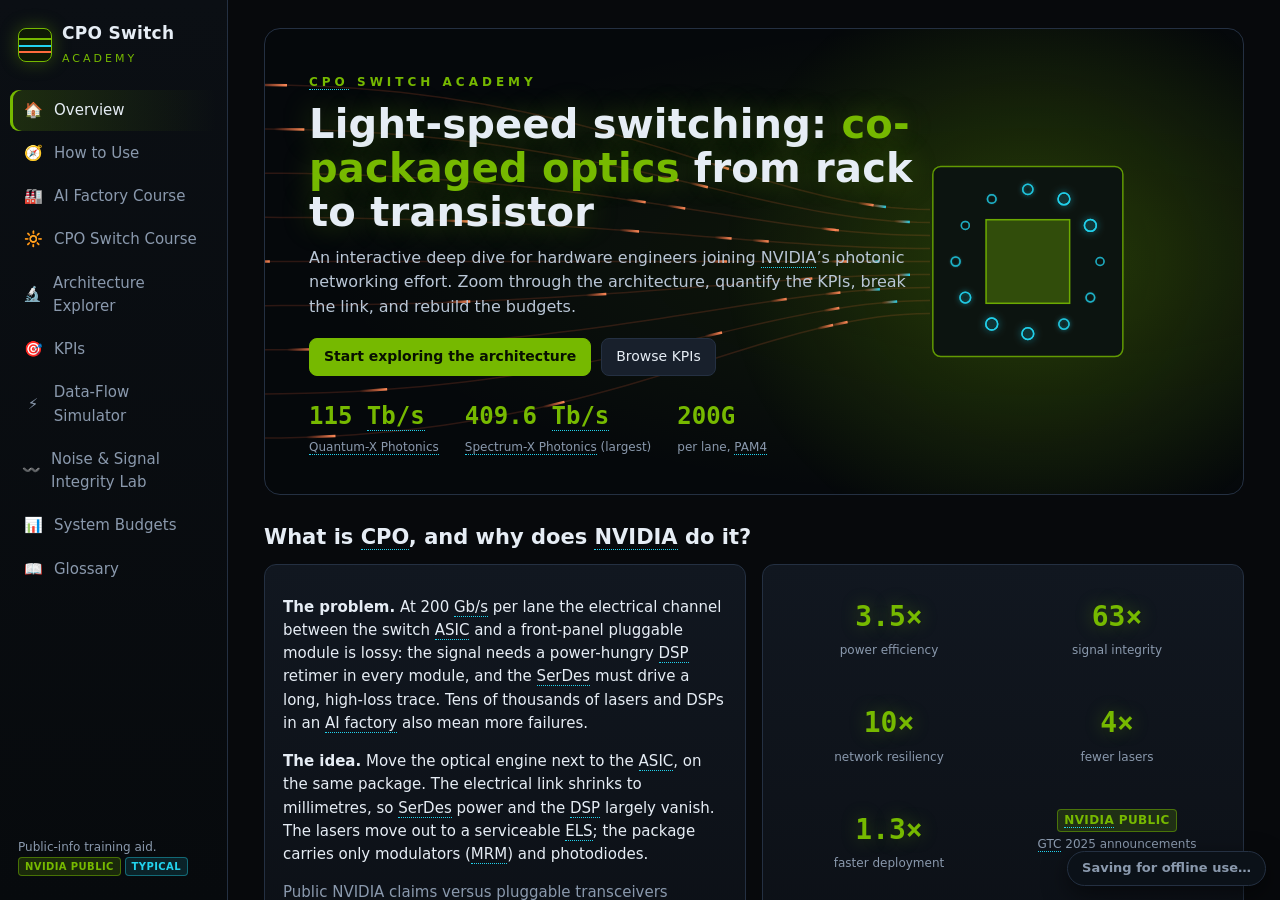
==== commit c7f1aaeb: "Show offline status so tablet users know the app is saved - sw.js answers an "offline-status" messag" ====
--- a/index.html
+++ b/index.html
@@ -55,9 +55,41 @@
 <script src="js/sections/noise.js"></script>
 <script src="js/sections/budgets.js"></script>
 <script src="js/sections/glossary.js"></script>
+<div id="offline-status" role="status"></div>
+<style>
+#offline-status{position:fixed;right:14px;bottom:14px;z-index:9000;font:600 13px/1.3 "Segoe UI",system-ui,sans-serif;padding:8px 14px;border-radius:999px;
+  background:#0b1118;border:1px solid #243042;color:#8a99ad;box-shadow:0 8px 24px rgba(0,0,0,.5);display:none;cursor:pointer}
+#offline-status.show{display:block}
+#offline-status.ok{color:#76b900;border-color:#76b900}
+#offline-status.warn{color:#f5b301;border-color:#f5b301}
+</style>
 <script>CPO.start();
-// Offline support (only over http/https; opening the file from disk already works offline).
-if ('serviceWorker' in navigator && /^https?:$/.test(location.protocol)) navigator.serviceWorker.register('sw.js').catch(() => {});
+// Offline support (only over http/https; opening index.html from disk already works offline).
+(function () {
+  const pill = document.getElementById('offline-status');
+  function show(txt, cls, hideAfter) {
+    pill.textContent = txt; pill.className = 'show ' + (cls || '');
+    clearTimeout(pill._t); if (hideAfter) pill._t = setTimeout(() => pill.classList.remove('show'), hideAfter);
+  }
+  pill.addEventListener('click', () => pill.classList.remove('show'));
+  if (!/^https?:$/.test(location.protocol)) return;
+  if (!('serviceWorker' in navigator)) { show('This browser cannot save the app for offline use', 'warn', 8000); return; }
+  let done = false, tries = 0;
+  navigator.serviceWorker.addEventListener('message', e => {
+    const d = e.data || {};
+    if (d.type !== 'offline-status' || done) return;
+    if (d.cached >= d.total) { done = true; show(navigator.onLine ? '✓ Saved for offline use' : '✓ Offline mode: running from this device', 'ok', 6000); }
+    else show('Saving for offline use… ' + d.cached + ' / ' + d.total, '');
+  });
+  function ask() {
+    if (done || tries++ > 120) { if (!done) show('Not saved for offline use yet: keep the app open while online and reload', 'warn'); return; }
+    const sw = navigator.serviceWorker.controller || (navigator.serviceWorker._reg && navigator.serviceWorker._reg.active);
+    if (sw) sw.postMessage({ type: 'offline-status' }); else show('Saving for offline use…', '');
+    setTimeout(ask, 1000);
+  }
+  navigator.serviceWorker.register('sw.js').then(reg => { navigator.serviceWorker._reg = reg; ask(); })
+    .catch(() => show('Could not save the app for offline use', 'warn', 8000));
+})();
 </script>
 </body>
 </html>
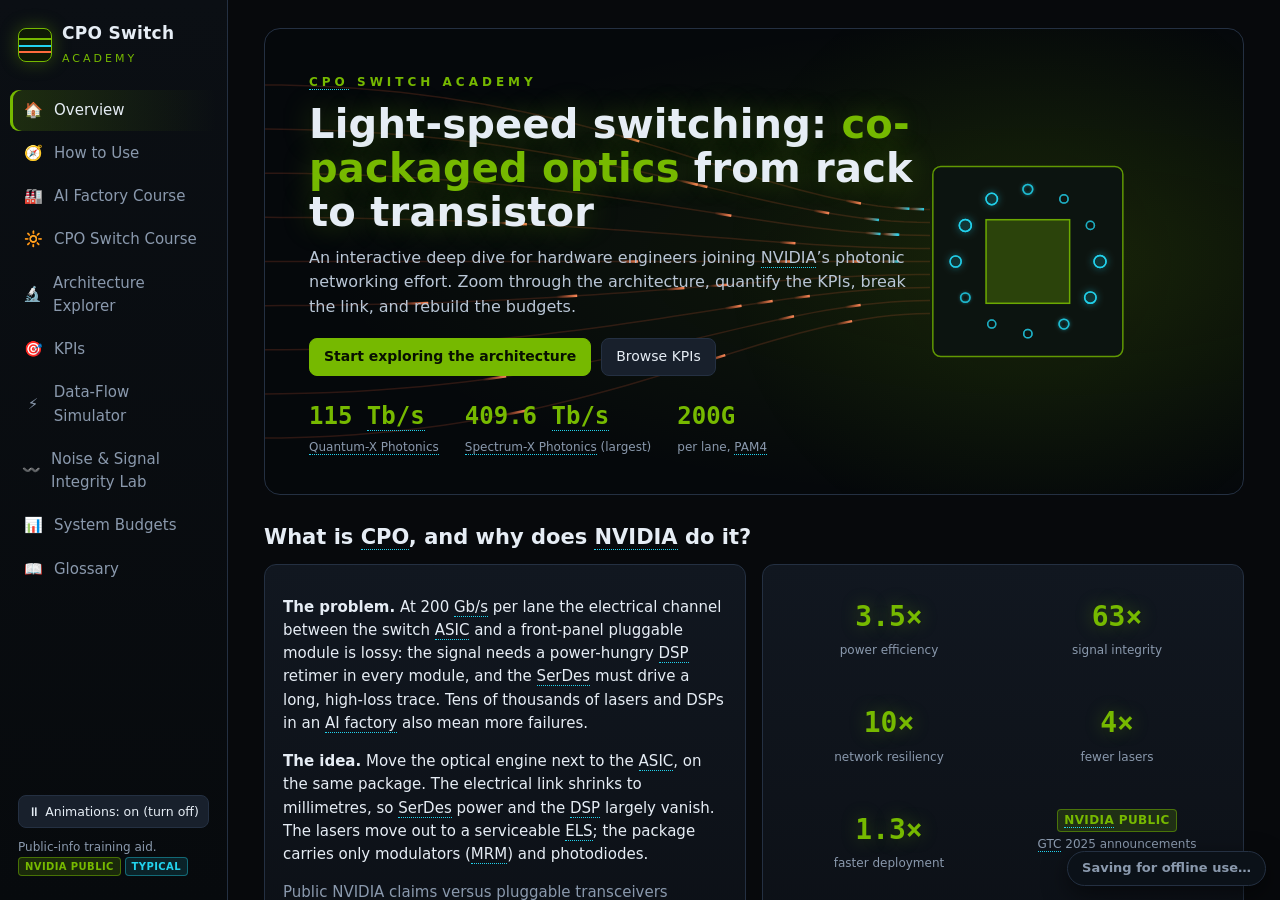
==== commit 01e92504: "Let users play animations even when the device has Reduce Motion on On iPad/iPhone with Settings → A" ====
--- a/index.html
+++ b/index.html
@@ -30,6 +30,7 @@
     </div>
     <nav id="navlinks"></nav>
     <div class="nav-foot">
+      <button id="motion-toggle" class="btn" style="width:100%;margin-bottom:10px;font-size:12.5px;padding:6px 8px"></button>
       <div class="muted">Public-info training aid.<br><span class="badge nv">NVIDIA public</span> <span class="badge typ">typical</span></div>
     </div>
   </aside>
@@ -37,6 +38,24 @@
 </div>
 <div id="gtip" role="tooltip"></div>
 
+<script>
+/* Animations setting. The device's "Reduce Motion" setting pauses the animated signals; the user can override it here.
+   localStorage 'cpo-motion' = 'on' | 'off' | (unset = follow the device). Every module reads prefers-reduced-motion
+   through matchMedia at load, so a chosen setting is applied by answering that query accordingly. */
+(function () {
+  var pref = null; try { pref = localStorage.getItem('cpo-motion'); } catch (e) {}
+  var mm = window.matchMedia, Q = /prefers-reduced-motion\s*:\s*reduce/;
+  var sys = !!(mm && mm.call(window, '(prefers-reduced-motion: reduce)').matches);
+  var reduced = pref === 'on' ? false : pref === 'off' ? true : sys;
+  window.CPO_MOTION = { pref: pref, system: sys, reduced: reduced };
+  if (mm && pref) window.matchMedia = function (q) {
+    if (Q.test(q)) return { matches: reduced, media: q, onchange: null, addListener: function () {}, removeListener: function () {},
+      addEventListener: function () {}, removeEventListener: function () {}, dispatchEvent: function () { return false; } };
+    return mm.call(window, q);
+  };
+  document.documentElement.classList.add(reduced ? 'motion-off' : 'motion-on');
+})();
+</script>
 <script src="js/core.js"></script>
 <script src="js/course-engine.js"></script>
 <script src="js/data/glossary.js"></script>
@@ -55,6 +74,11 @@
 <script src="js/sections/noise.js"></script>
 <script src="js/sections/budgets.js"></script>
 <script src="js/sections/glossary.js"></script>
+<div id="motion-banner" role="dialog" aria-label="Animations paused">
+  <span>⏸ Your device has <b>Reduce Motion</b> turned on, so the moving signals in the diagrams are paused.</span>
+  <button class="btn primary" data-m="on">▶ Play animations</button>
+  <button class="btn" data-m="off">Keep them still</button>
+</div>
 <div id="offline-status" role="status"></div>
 <style>
 #offline-status{position:fixed;right:14px;bottom:14px;z-index:9000;font:600 13px/1.3 "Segoe UI",system-ui,sans-serif;padding:8px 14px;border-radius:999px;
@@ -62,8 +86,22 @@
 #offline-status.show{display:block}
 #offline-status.ok{color:#76b900;border-color:#76b900}
 #offline-status.warn{color:#f5b301;border-color:#f5b301}
+#motion-banner{position:fixed;left:50%;top:12px;transform:translateX(-50%);z-index:9500;display:none;gap:10px;align-items:center;flex-wrap:wrap;
+  max-width:min(760px,94vw);padding:10px 14px;border-radius:12px;background:#0b1118;border:1px solid #f5b301;color:#e6edf5;
+  font:14px/1.4 "Segoe UI",system-ui,sans-serif;box-shadow:0 12px 30px rgba(0,0,0,.6)}
+#motion-banner.show{display:flex}
+#motion-banner span{flex:1 1 280px}
 </style>
 <script>CPO.start();
+// Animations toggle (nav footer) and one-time banner when the device asks for reduced motion.
+(function () {
+  const M = window.CPO_MOTION, btn = document.getElementById('motion-toggle'), ban = document.getElementById('motion-banner');
+  function set(v) { try { localStorage.setItem('cpo-motion', v); } catch (e) {} location.reload(); }
+  btn.textContent = M.reduced ? '▶ Animations: off (turn on)' : '⏸ Animations: on (turn off)';
+  btn.addEventListener('click', () => set(M.reduced ? 'on' : 'off'));
+  if (M.system && !M.pref) ban.classList.add('show');
+  ban.addEventListener('click', e => { const v = e.target && e.target.dataset && e.target.dataset.m; if (v) set(v); });
+})();
 // Offline support (only over http/https; opening index.html from disk already works offline).
 (function () {
   const pill = document.getElementById('offline-status');
--- a/css/base.css
+++ b/css/base.css
@@ -70,7 +70,8 @@
 #gtip b{color:var(--accent2)} #gtip .full{color:var(--text);font-weight:600} #gtip p{margin:5px 0 0;color:var(--muted)}
 ::-webkit-scrollbar{width:10px;height:10px}::-webkit-scrollbar-thumb{background:#223044;border-radius:6px}::-webkit-scrollbar-track{background:transparent}
 .d-data{color:var(--data)} .d-optics{color:var(--optic)} .d-power{color:var(--power)} .d-control{color:var(--ctrl)} .d-thermal{color:var(--therm)} .d-sensing{color:var(--sense)} .d-mechanical{color:var(--mech)}
-@media (prefers-reduced-motion: reduce){*{animation-duration:.01ms!important;transition-duration:.01ms!important}}
+/* Motion follows the app's Animations setting (defaults to the device's Reduce Motion setting); see index.html */
+html.motion-off *{animation-duration:.01ms!important;transition-duration:.01ms!important}
 /* ---- phone / small-tablet tuning ---- */
 @media (max-width:800px){
   #nav{width:52px;padding:10px 4px} .brand{padding:4px 2px 14px;justify-content:center}
--- a/css/glossary.css
+++ b/css/glossary.css
@@ -45,6 +45,6 @@
 .gl-empty { padding: 40px; text-align: center; color: var(--muted); }
 @keyframes gl-in { from { opacity: 0; transform: translateY(8px); } to { opacity: 1; transform: none; } }
 @keyframes gl-pulse { 0%, 100% { background: var(--panel); } 50% { background: color-mix(in srgb, var(--accent) 16%, var(--panel)); } }
-@media (prefers-reduced-motion: reduce) {
+html.motion-off {
   .gl-card, .gl-card.gl-focus { animation: none; transition: none; }
 }
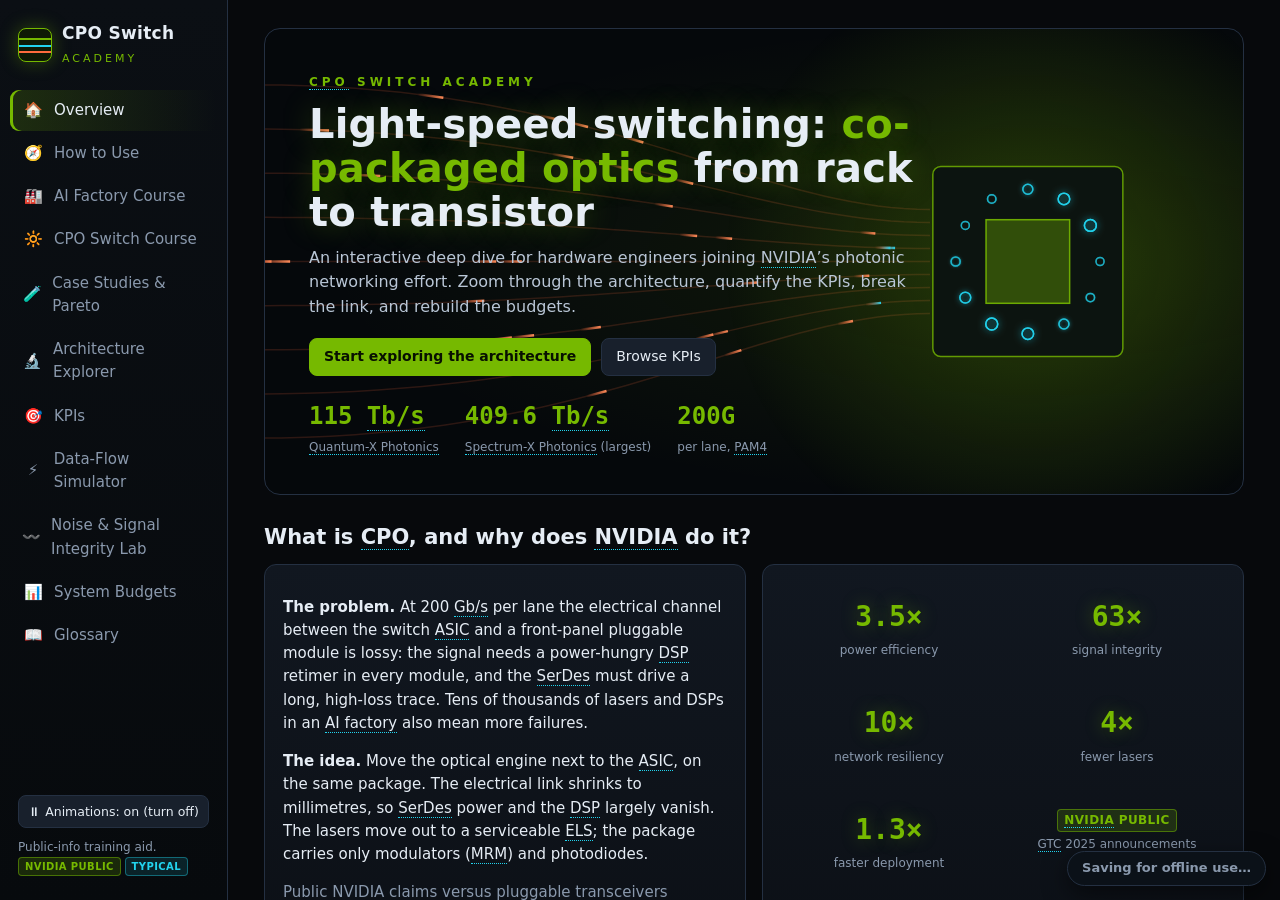
==== commit 55455157: "Add Case Studies & Pareto course; open tools with a fault injected New section 🧪 Case Studies & Pare" ====
--- a/index.html
+++ b/index.html
@@ -58,6 +58,7 @@
 </script>
 <script src="js/core.js"></script>
 <script src="js/course-engine.js"></script>
+<script src="js/scenario.js"></script>
 <script src="js/data/glossary.js"></script>
 <script src="js/arch/engine.js"></script>
 <script src="js/arch/nodes-core.js"></script>
@@ -69,6 +70,7 @@
 <script src="js/sections/factory.js"></script>
 <script src="js/sections/cpo-course-appendix.js"></script>
 <script src="js/sections/cpo-course.js"></script>
+<script src="js/sections/cases-course.js"></script>
 <script src="js/sections/kpis.js"></script>
 <script src="js/sections/dataflow.js"></script>
 <script src="js/sections/noise.js"></script>
--- a/css/factory.css
+++ b/css/factory.css
@@ -157,3 +157,44 @@
 .af-logbar .tr{height:14px;background:var(--panel2);border-radius:5px;overflow:hidden}
 .af-logbar .tr i{display:block;height:100%;border-radius:5px}
 .af-logbar output{font-family:var(--mono);text-align:right;font-size:12.5px}
+
+/* ---------- case studies & Pareto (.cs-) ---------- */
+.cs-head{display:flex;align-items:center;gap:12px;flex-wrap:wrap}
+.cs-grid{display:grid;grid-template-columns:minmax(0,1fr) minmax(0,1.15fr);gap:16px;align-items:start}
+@media (max-width:1100px){.cs-grid{grid-template-columns:1fr}}
+.cs-alarm{border:1px solid var(--bad);background:rgba(255,77,94,.08);border-radius:8px;padding:8px 12px;margin:10px 0;font-size:14px}
+.cs-charts{display:grid;gap:10px}
+.cs-chart{width:100%;height:auto;display:block;border:1px solid var(--line);border-radius:10px;background:#05070a}
+.cs-steps{display:grid;grid-template-columns:repeat(auto-fill,minmax(300px,1fr));gap:12px}
+.cs-step{display:grid;grid-template-columns:32px 1fr;gap:10px;align-items:start}
+.cs-stepn{width:28px;height:28px;border-radius:50%;display:grid;place-items:center;font-weight:700;font-size:13px;color:var(--violet);border:1px solid var(--violet);background:rgba(167,139,250,.12)}
+.cs-tool{font-size:12px;text-transform:uppercase;letter-spacing:1px;color:var(--accent2);font-weight:700;margin-bottom:3px}
+.cs-look{font-size:13.5px;color:#c9d4e0;margin:6px 0 10px;padding-left:18px}
+.cs-opts{display:grid;grid-template-columns:repeat(2,minmax(0,1fr));gap:8px;margin:6px 0}
+@media (max-width:800px){.cs-opts{grid-template-columns:1fr}}
+.cs-opt{text-align:left;white-space:normal;line-height:1.35;padding:10px 12px}
+.cs-opt.picked.right{border-color:var(--accent);background:rgba(118,185,0,.14)}
+.cs-opt.picked.wrong{border-color:var(--warn);background:rgba(245,179,1,.10)}
+.cs-fb:empty{display:none}
+.cs-show{margin:8px 0}
+.cs-reveal{display:none;margin-top:10px}
+.cs-reveal.open{display:block;animation:fadein .35s ease}
+.cs-root{border-left:3px solid var(--accent)}
+.cs-levers h3{margin-bottom:8px}
+.cs-tgt-row{display:flex;gap:16px;flex-wrap:wrap;font-size:14px;color:var(--muted)}
+.cs-tgt-row b{font-family:var(--mono);color:var(--text);font-size:16px}
+.cs-tgt-row b.ok{color:var(--accent)} .cs-tgt-row b.no{color:var(--warn)}
+.cs-prog{position:relative;height:12px;background:var(--panel2);border-radius:6px;margin:8px 0 4px;overflow:visible}
+.cs-prog i{display:block;height:100%;border-radius:6px;transition:width .3s}
+.cs-mark{position:absolute;top:-4px;width:2px;height:20px;background:var(--text)}
+.cs-pct{font-family:var(--mono);font-size:13px;margin-bottom:10px}
+.cs-lever{display:grid;grid-template-columns:22px 1fr;gap:8px;padding:9px 10px;border:1px solid var(--line);border-radius:9px;margin:6px 0;cursor:pointer;background:var(--panel2)}
+.cs-lever:hover{border-color:var(--accent)}
+.cs-lever.trap{border-color:rgba(255,77,94,.5)}
+.cs-lever input{accent-color:var(--accent);margin-top:4px}
+.cs-lv-top{display:flex;justify-content:space-between;gap:10px}
+.cs-gain{font-family:var(--mono);color:var(--accent);white-space:nowrap}
+.cs-lv-d{font-size:13.5px;color:#c9d4e0;margin:2px 0}
+.cs-lv-m{display:flex;gap:12px;flex-wrap:wrap;font-size:12px;color:var(--muted)}
+.cs-recb{color:var(--accent);border:1px solid var(--accent);border-radius:999px;padding:0 7px;font-size:11px}
+.cs-lv-s{font-size:12.5px;color:var(--muted);margin-top:3px}
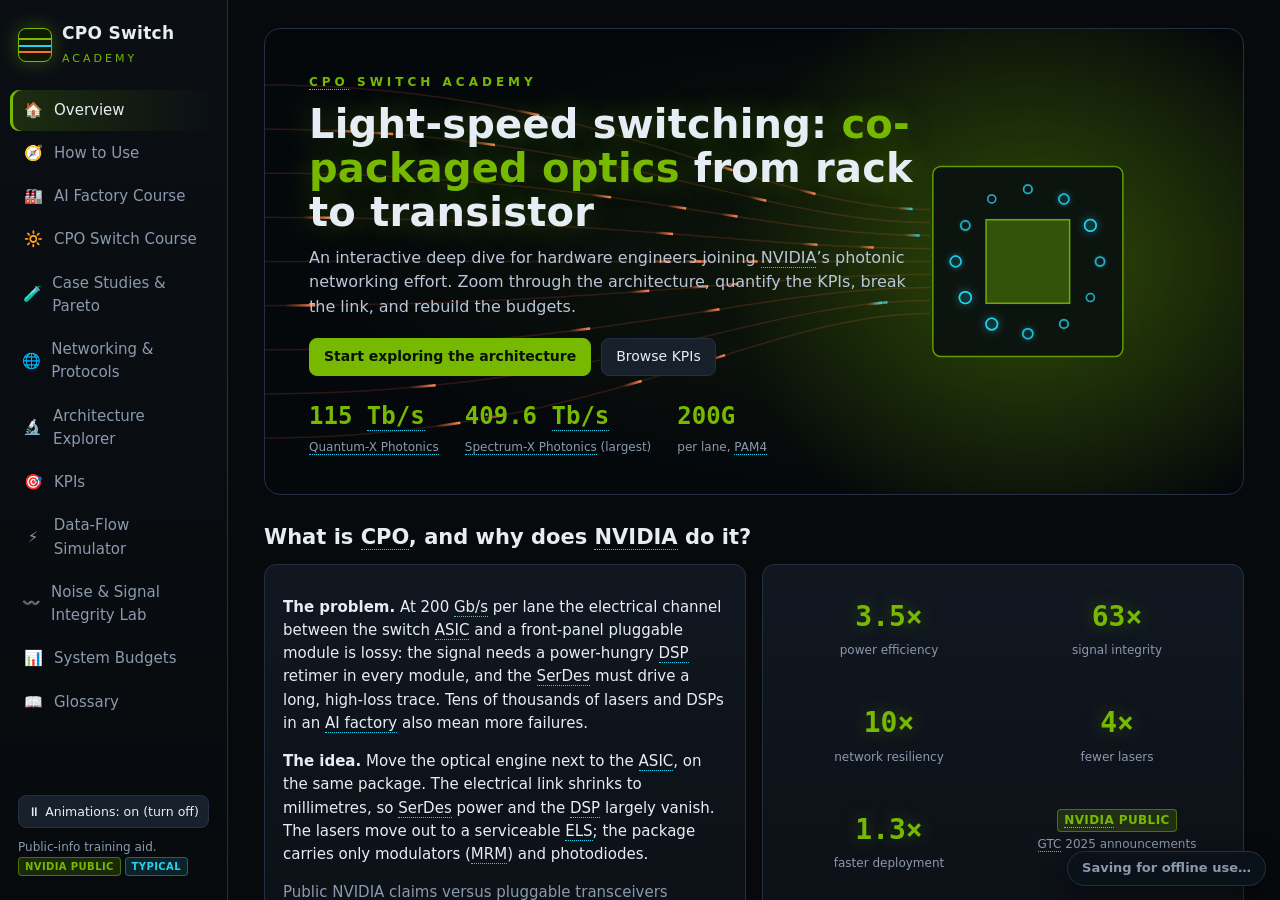
==== commit bc50449c: "Add Networking & Protocols course (incl. NVLink), for system engineers New section 🌐 Networking & Pr" ====
--- a/index.html
+++ b/index.html
@@ -71,6 +71,8 @@
 <script src="js/sections/cpo-course-appendix.js"></script>
 <script src="js/sections/cpo-course.js"></script>
 <script src="js/sections/cases-course.js"></script>
+<script src="js/sections/net-course-appendix.js"></script>
+<script src="js/sections/net-course.js"></script>
 <script src="js/sections/kpis.js"></script>
 <script src="js/sections/dataflow.js"></script>
 <script src="js/sections/noise.js"></script>
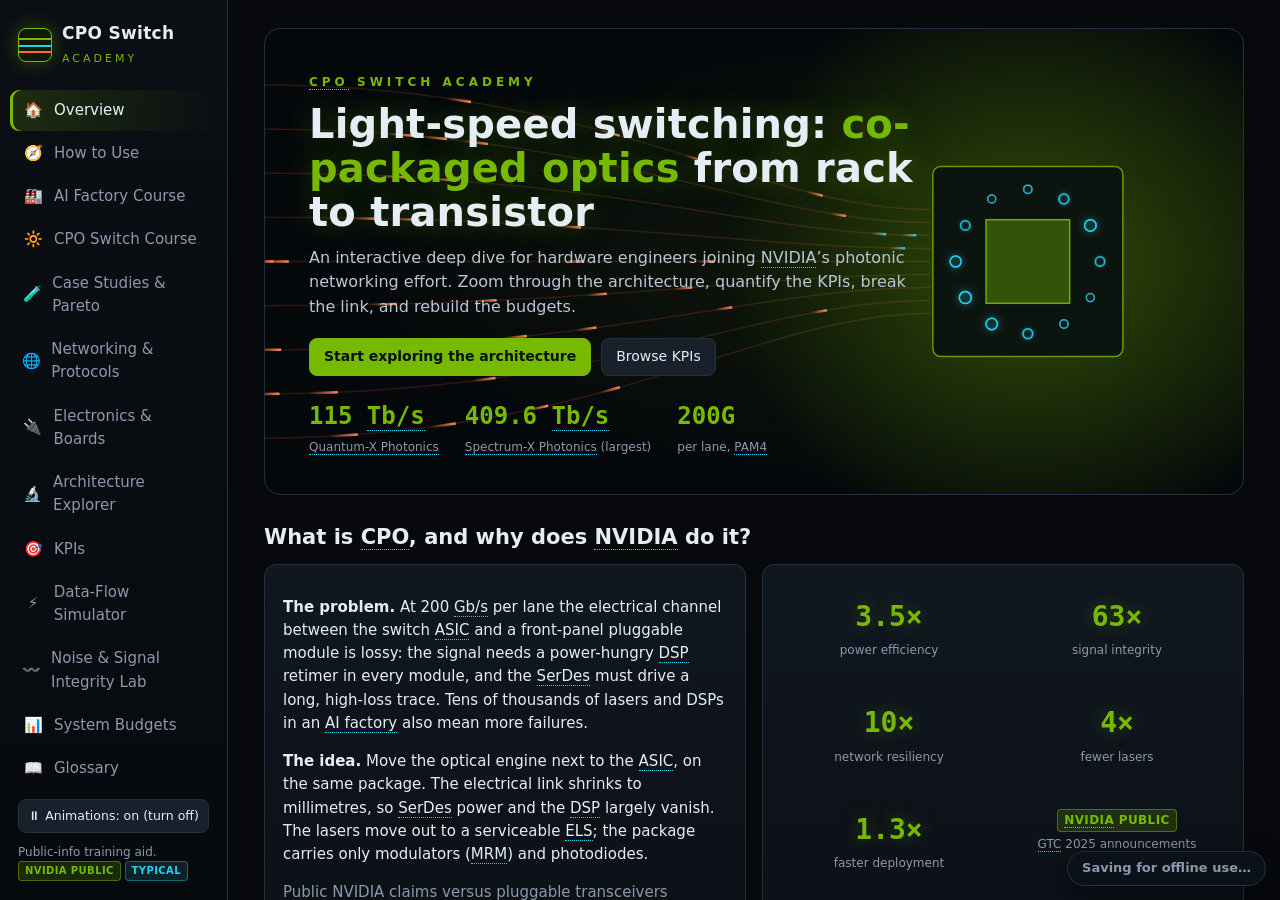
==== commit 0431e820: "Add Electronics & Boards course for engineers from mechanics/optics New section 🔌 Electronics & Boar" ====
--- a/index.html
+++ b/index.html
@@ -73,6 +73,8 @@
 <script src="js/sections/cases-course.js"></script>
 <script src="js/sections/net-course-appendix.js"></script>
 <script src="js/sections/net-course.js"></script>
+<script src="js/sections/elec-course-appendix.js"></script>
+<script src="js/sections/elec-course.js"></script>
 <script src="js/sections/kpis.js"></script>
 <script src="js/sections/dataflow.js"></script>
 <script src="js/sections/noise.js"></script>
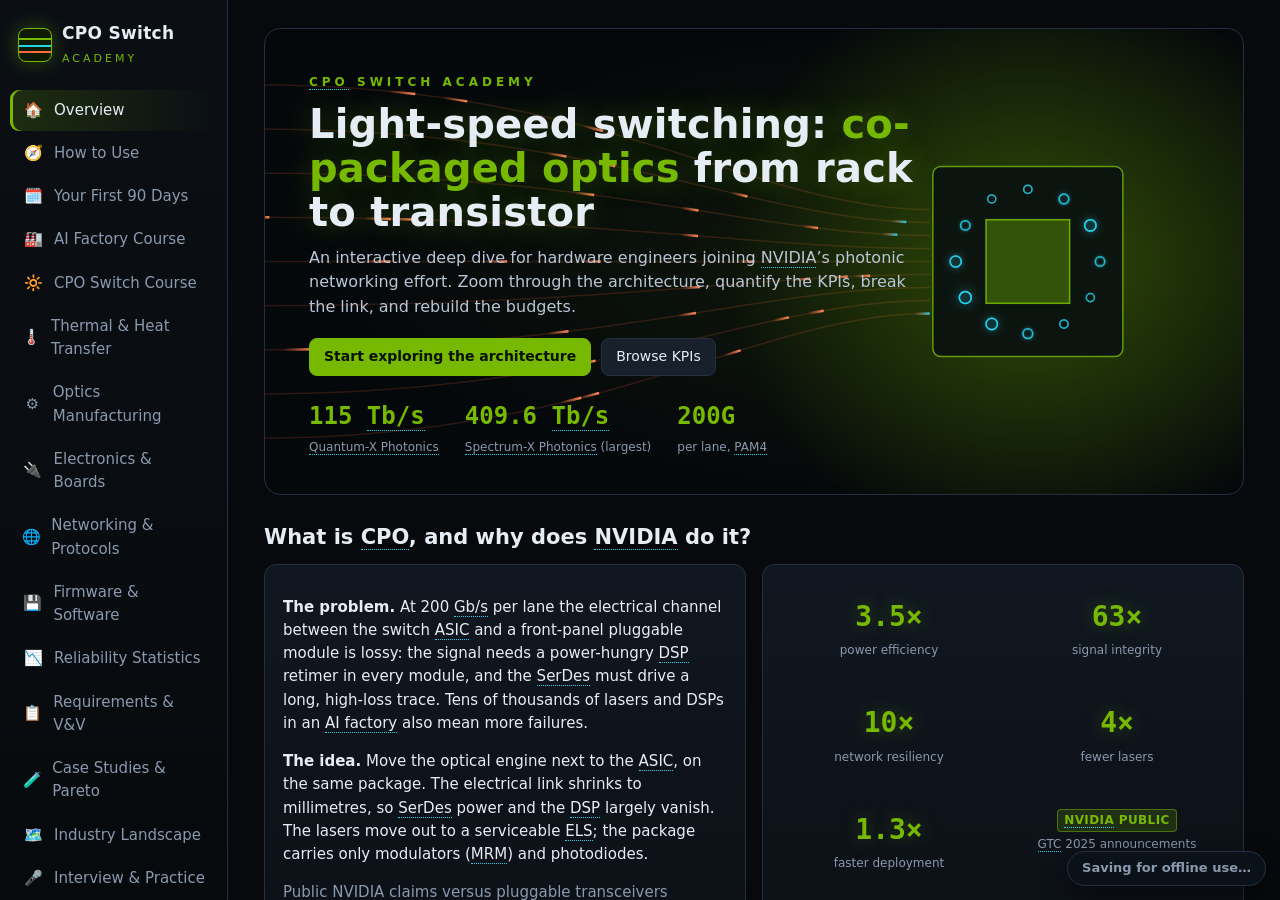
==== commit 93884f07: "Add 8 courses: thermal, optics manufacturing, firmware, reliability, requirements & V&V, landscape, " ====
--- a/index.html
+++ b/index.html
@@ -75,6 +75,14 @@
 <script src="js/sections/net-course.js"></script>
 <script src="js/sections/elec-course-appendix.js"></script>
 <script src="js/sections/elec-course.js"></script>
+<script src="js/sections/thermal-course.js"></script>
+<script src="js/sections/optics-mfg-course.js"></script>
+<script src="js/sections/firmware-course.js"></script>
+<script src="js/sections/reliability-course.js"></script>
+<script src="js/sections/requirements-course.js"></script>
+<script src="js/sections/landscape-course.js"></script>
+<script src="js/sections/interview-course.js"></script>
+<script src="js/sections/plan90-course.js"></script>
 <script src="js/sections/kpis.js"></script>
 <script src="js/sections/dataflow.js"></script>
 <script src="js/sections/noise.js"></script>
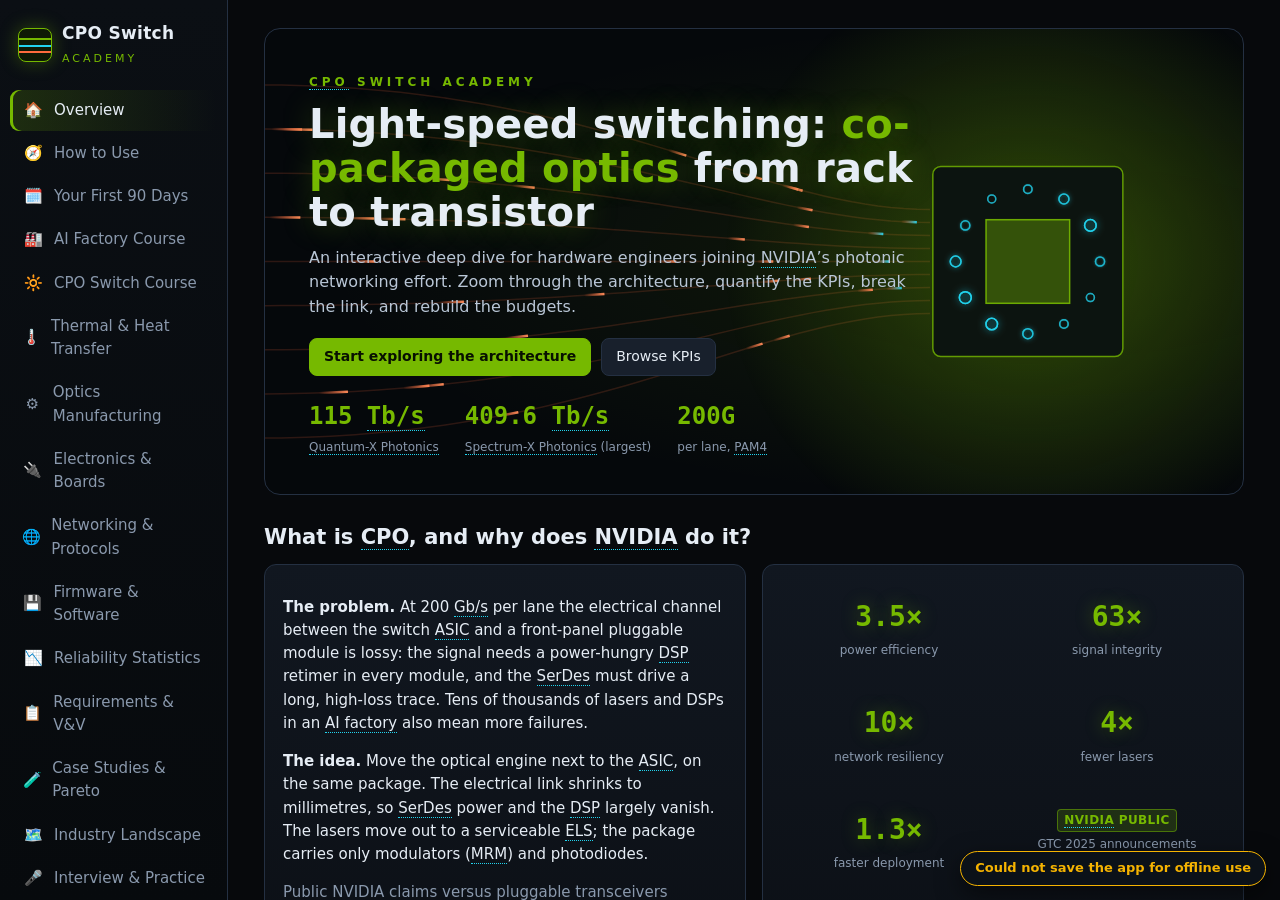
==== commit 37ab5cf8: "Make the installed app pick up new versions on first online open Service worker v8 fetches fresh fil" ====
--- a/index.html
+++ b/index.html
@@ -139,7 +139,10 @@
     if (sw) sw.postMessage({ type: 'offline-status' }); else show('Saving for offline use…', '');
     setTimeout(ask, 1000);
   }
-  navigator.serviceWorker.register('sw.js').then(reg => { navigator.serviceWorker._reg = reg; ask(); })
+  // When a new version takes over, reload once so the user sees it immediately (not only on the next launch).
+  const hadController = !!navigator.serviceWorker.controller; let reloaded = false;
+  navigator.serviceWorker.addEventListener('controllerchange', () => { if (hadController && !reloaded) { reloaded = true; location.reload(); } });
+  navigator.serviceWorker.register('sw.js', { updateViaCache: 'none' }).then(reg => { navigator.serviceWorker._reg = reg; reg.update().catch(() => {}); ask(); })
     .catch(() => show('Could not save the app for offline use', 'warn', 8000));
 })();
 </script>
--- a/css/base.css
+++ b/css/base.css
@@ -10,7 +10,7 @@
 html,body{margin:0;height:100%;background:var(--bg);color:var(--text);
   font:15px/1.55 "Segoe UI", Inter, system-ui, sans-serif}
 a{color:var(--accent2)}
-#app{display:flex;height:100vh;overflow:hidden}
+#app{display:flex;height:100vh;height:100dvh;overflow:hidden}
 #nav{width:228px;flex:none;background:linear-gradient(180deg,#0b0f14,#070a0d);border-right:1px solid var(--line);
   display:flex;flex-direction:column;padding:16px 10px}
 .brand{display:flex;gap:10px;align-items:center;padding:4px 8px 18px}
@@ -83,3 +83,13 @@
   .arch-main{gap:10px!important}
   .table{font-size:12px}
 }
+
+/* ---- menu must scroll when the screen is short (e.g. phone in landscape) ---- */
+#nav{overflow-y:auto;overflow-x:hidden;overscroll-behavior:contain;-webkit-overflow-scrolling:touch;touch-action:pan-y}
+#nav::-webkit-scrollbar{width:4px}
+@media (max-height:600px){
+  .brand{padding:2px 6px 8px} .logo{width:28px;height:28px}
+  #navlinks a{padding:6px 10px;margin:1px 0}
+  .nav-foot{padding:6px 8px}
+}
+@media (max-height:600px) and (max-width:800px){ #navlinks a{padding:6px 4px} }
